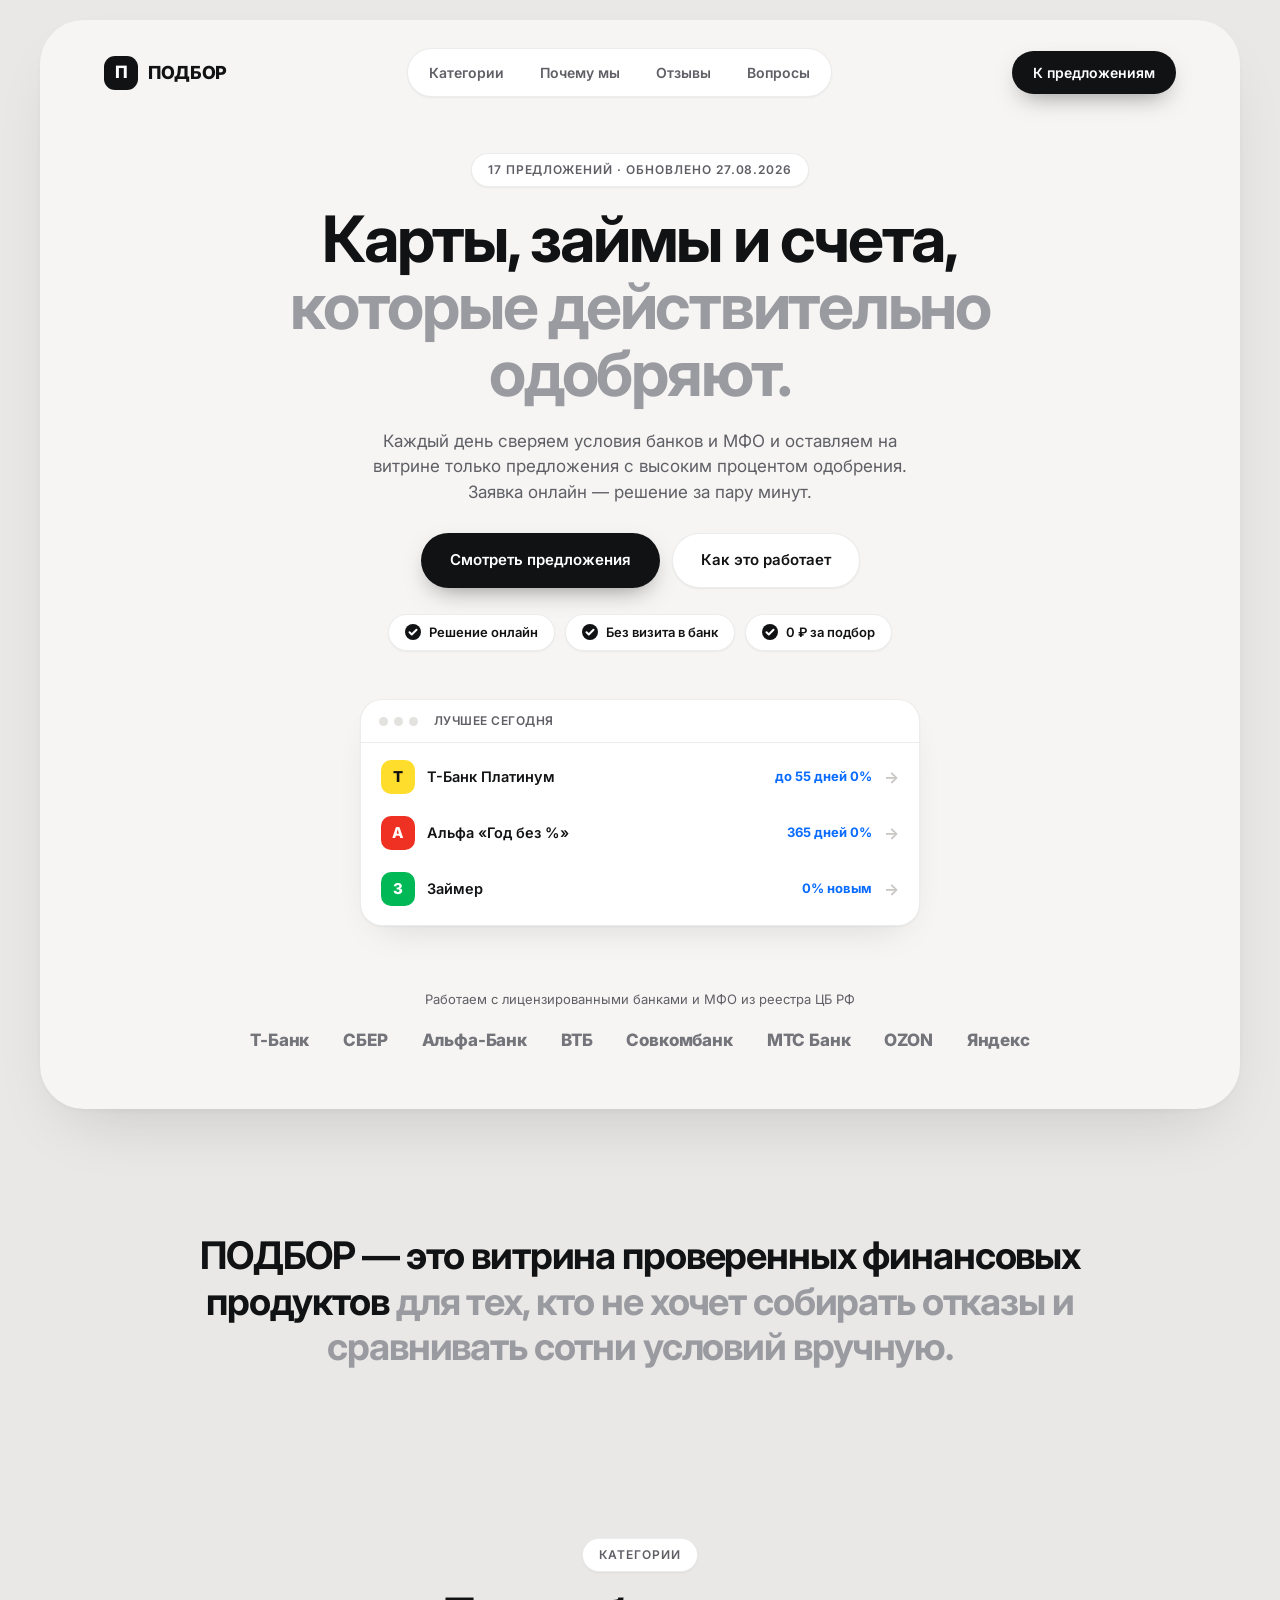
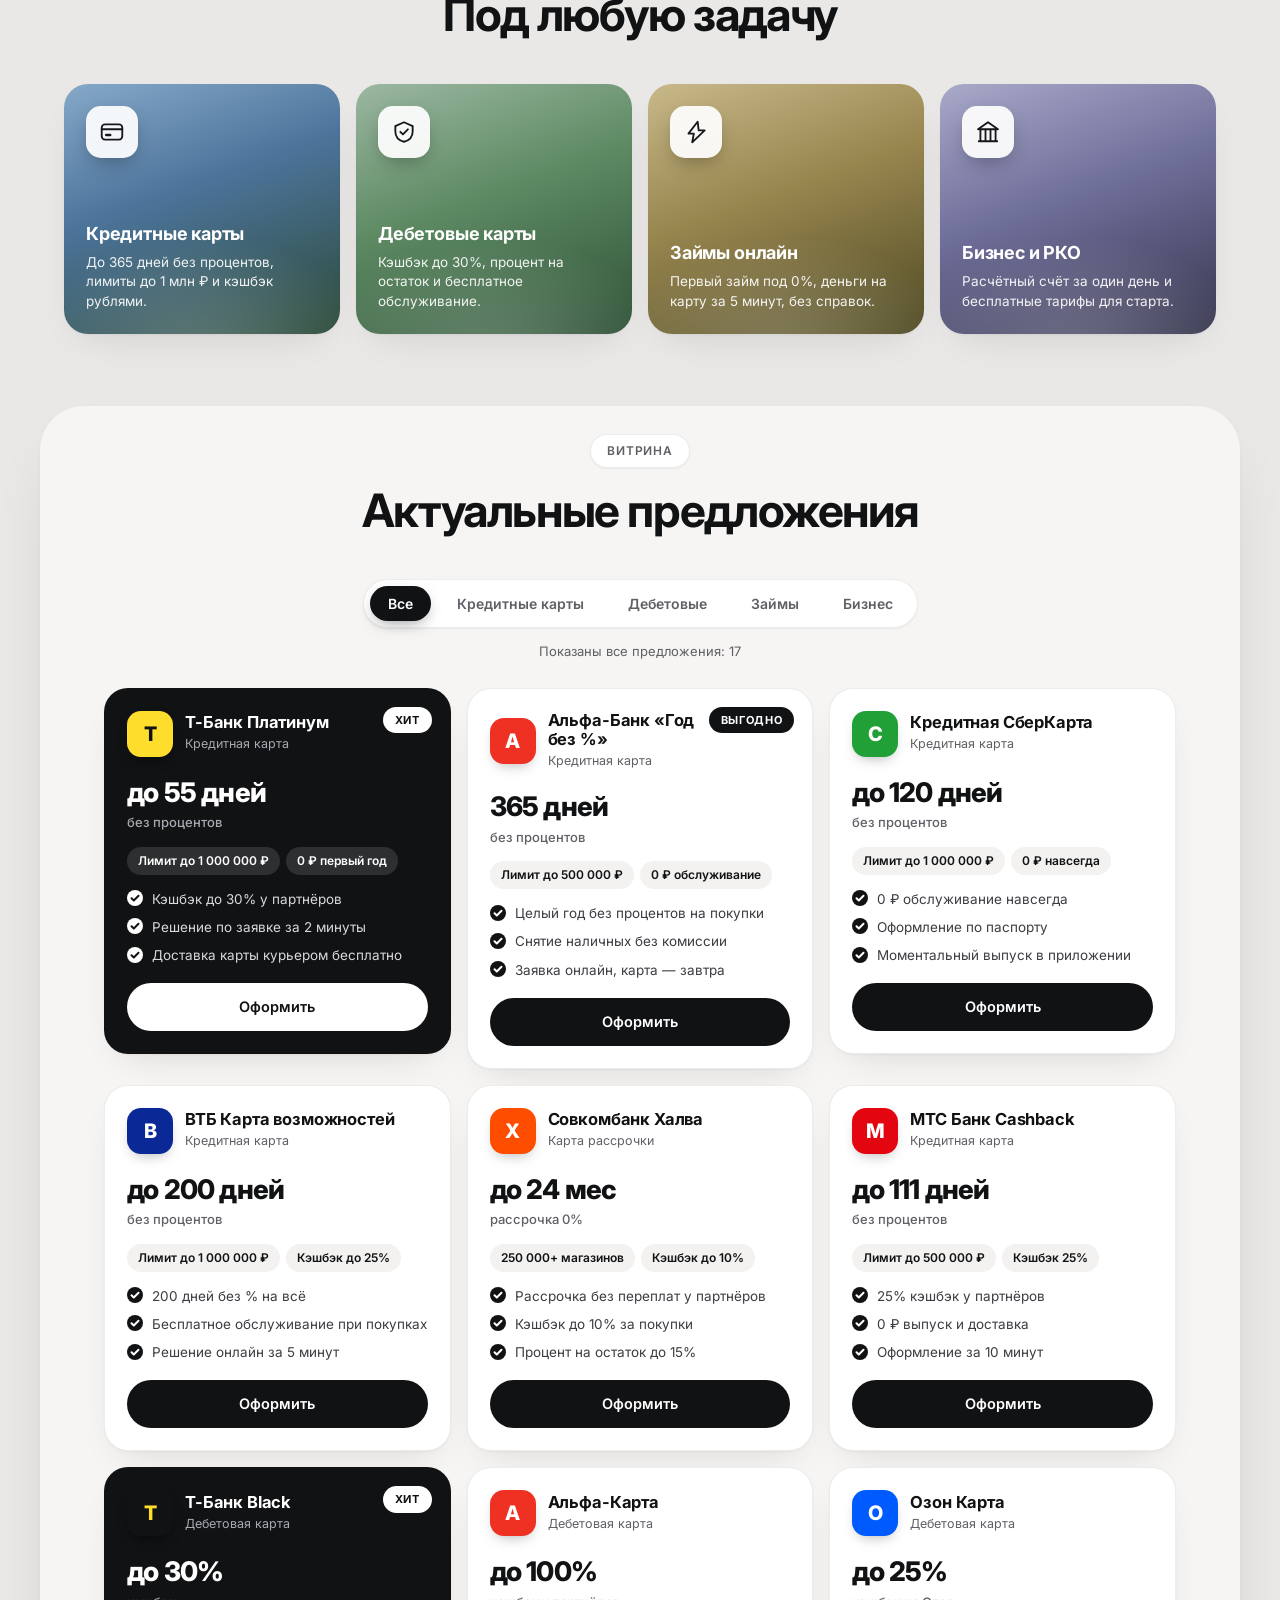
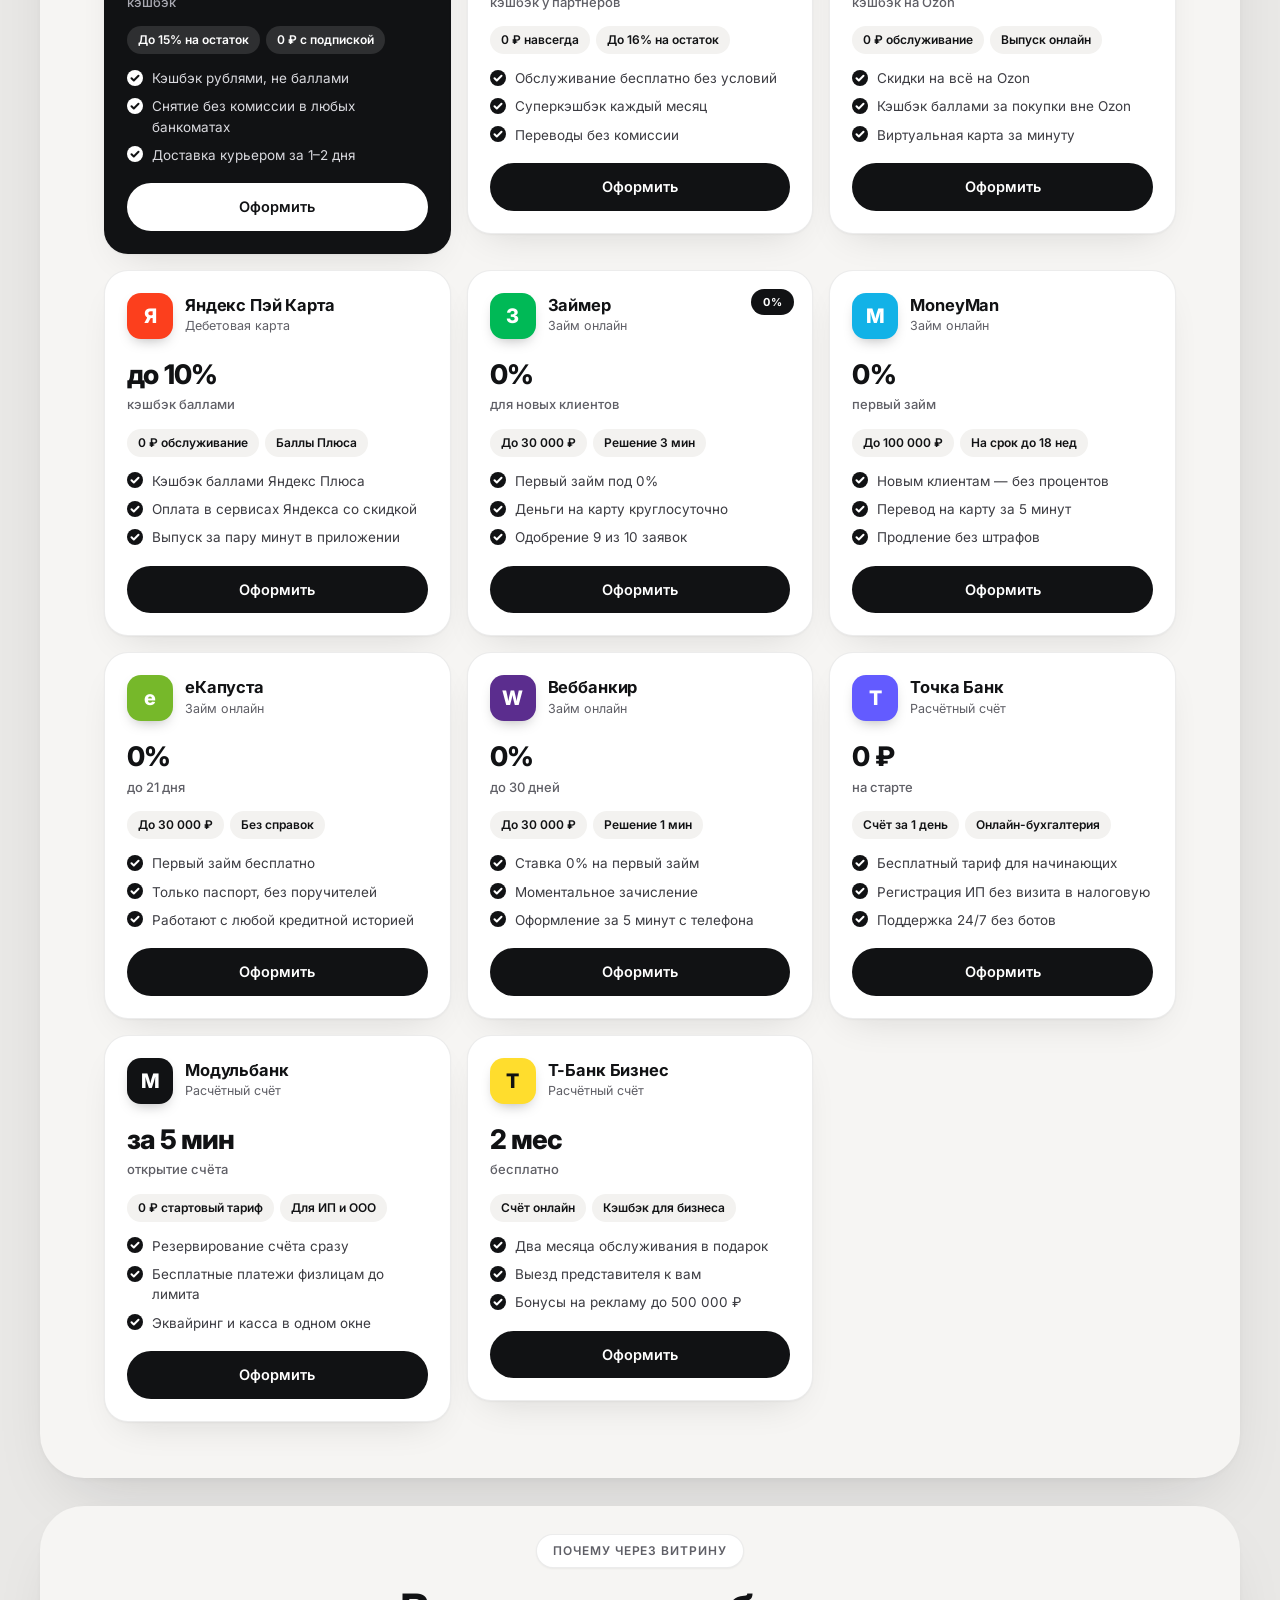
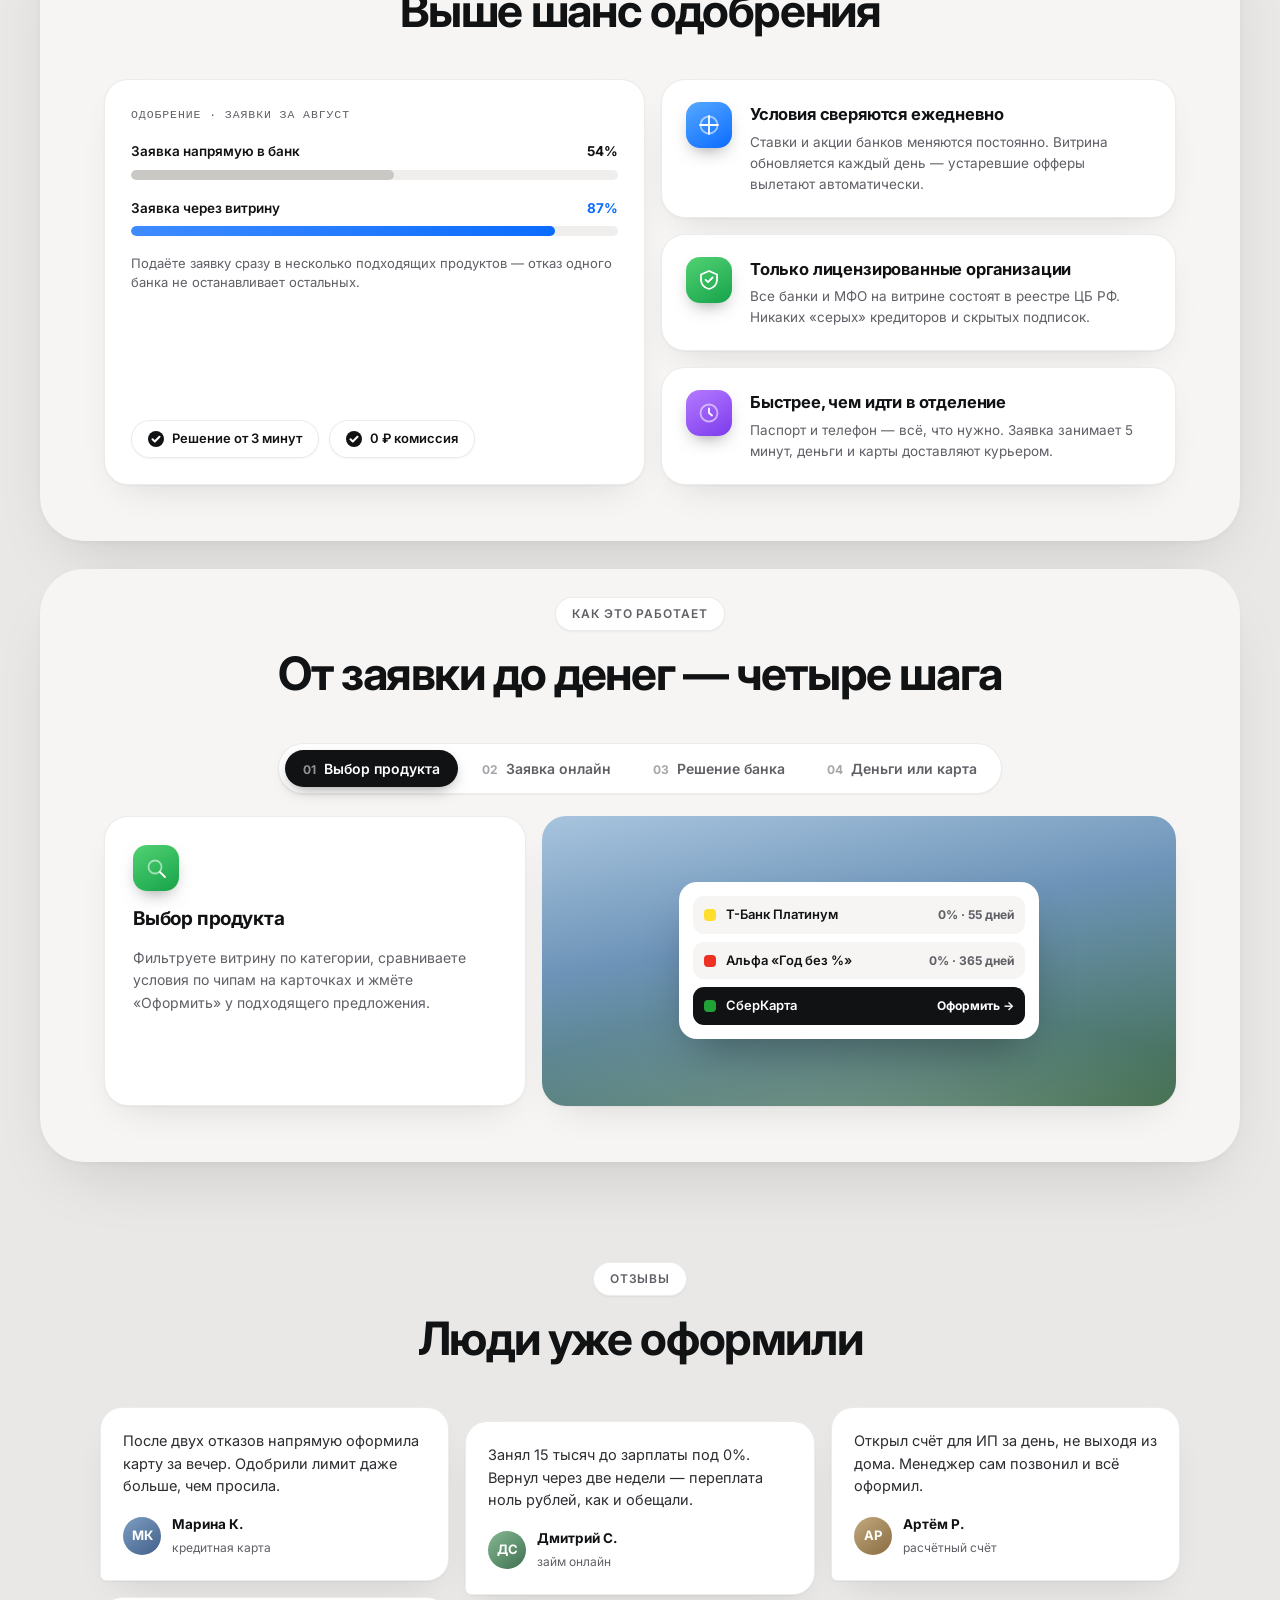
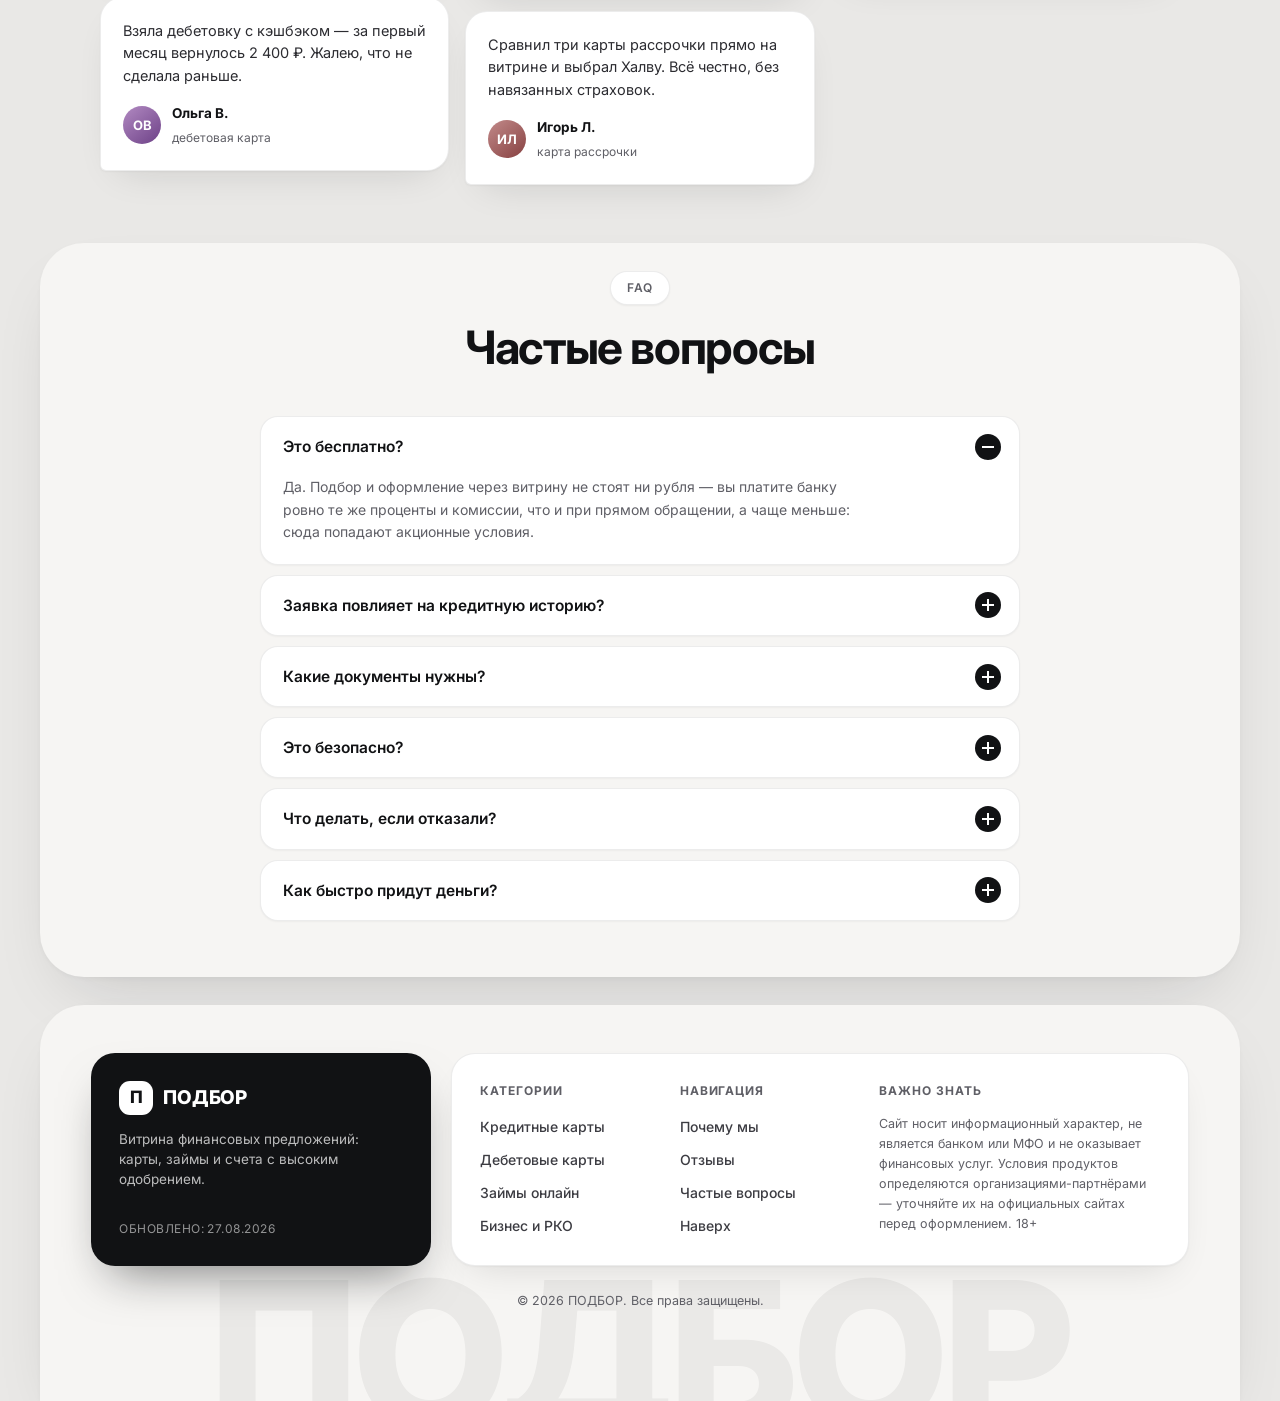
==== index.html @ dc64eb01 "ПОДБОР: витрина финансовых предложений + панель управления" ====
<!DOCTYPE html>
<html lang="ru">
<head>
  <meta charset="UTF-8">
  <meta name="viewport" content="width=device-width, initial-scale=1.0">
  <title>ПОДБОР — витрина финансовых предложений: карты, займы, счета</title>
  <meta name="description" content="Проверенные финансовые продукты с высоким одобрением: кредитные и дебетовые карты, займы онлайн, расчётные счета. Решение онлайн за пару минут.">
  <link rel="preconnect" href="https://fonts.googleapis.com">
  <link rel="preconnect" href="https://fonts.gstatic.com" crossorigin>
  <link href="https://fonts.googleapis.com/css2?family=Inter:wght@400;500;600;700;800&display=swap" rel="stylesheet">
  <link rel="stylesheet" href="css/style.css">
  <link rel="icon" href="data:image/svg+xml,<svg xmlns='http://www.w3.org/2000/svg' viewBox='0 0 100 100'><rect width='100' height='100' rx='24' fill='%23111214'/><text x='50' y='68' font-size='52' text-anchor='middle' fill='white' font-family='Arial' font-weight='bold'>П</text></svg>">
</head>
<body>
  <a class="skip-link" href="#catalog">Перейти к предложениям</a>

  <div class="shell">

    <!-- ═══════════ HERO CARD ═══════════ -->
    <section class="super-card hero-card" aria-label="Главный экран">
      <header class="topbar">
        <a class="brand" href="#top" id="top">
          <span class="brand-mark" aria-hidden="true">П</span>
          <span class="brand-name" data-brand>ПОДБОР</span>
        </a>
        <nav class="topnav" aria-label="Основная навигация">
          <a href="#cats">Категории</a>
          <a href="#why">Почему мы</a>
          <a href="#reviews">Отзывы</a>
          <a href="#faq">Вопросы</a>
        </nav>
        <a class="btn btn-dark btn-sm" href="#catalog">К предложениям</a>
      </header>

      <div class="hero">
        <p class="chip-label"><span data-brand-count>17</span> предложений · обновлено <span data-updated>сегодня</span></p>
        <h1 class="hero-title">
          Карты, займы и счета,<br>
          <span class="dim">которые действительно одобряют.</span>
        </h1>
        <p class="hero-sub">
          Каждый день сверяем условия банков и МФО и оставляем на витрине только
          предложения с высоким процентом одобрения. Заявка онлайн — решение за пару минут.
        </p>
        <div class="hero-cta">
          <a class="btn btn-dark" href="#catalog">Смотреть предложения</a>
          <a class="btn btn-light" href="#why">Как это работает</a>
        </div>
        <ul class="check-chips" aria-label="Преимущества">
          <li><svg class="i-check" viewBox="0 0 16 16" aria-hidden="true"><circle cx="8" cy="8" r="8"/><path class="tick" d="M4.5 8.2l2.3 2.3 4.7-4.8"/></svg>Решение онлайн</li>
          <li><svg class="i-check" viewBox="0 0 16 16" aria-hidden="true"><circle cx="8" cy="8" r="8"/><path class="tick" d="M4.5 8.2l2.3 2.3 4.7-4.8"/></svg>Без визита в банк</li>
          <li><svg class="i-check" viewBox="0 0 16 16" aria-hidden="true"><circle cx="8" cy="8" r="8"/><path class="tick" d="M4.5 8.2l2.3 2.3 4.7-4.8"/></svg>0 ₽ за подбор</li>
        </ul>

        <!-- мини-скрин "приложения" как в референсе -->
        <div class="hero-app" aria-hidden="true">
          <div class="hero-app-bar">
            <span class="ha-dot"></span><span class="ha-dot"></span><span class="ha-dot"></span>
            <span class="ha-title">Лучшее сегодня</span>
          </div>
          <div class="hero-app-rows">
            <div class="ha-row"><span class="ha-logo" style="--bg:#ffdd2d;--fg:#111">Т</span><span class="ha-name">Т-Банк Платинум</span><span class="ha-val">до 55 дней 0%</span><span class="ha-go">→</span></div>
            <div class="ha-row"><span class="ha-logo" style="--bg:#ef3124;--fg:#fff">А</span><span class="ha-name">Альфа «Год без %»</span><span class="ha-val">365 дней 0%</span><span class="ha-go">→</span></div>
            <div class="ha-row"><span class="ha-logo" style="--bg:#00b956;--fg:#fff">З</span><span class="ha-name">Займер</span><span class="ha-val">0% новым</span><span class="ha-go">→</span></div>
          </div>
        </div>
      </div>

      <div class="partners" aria-label="Банки-партнёры">
        <p class="partners-note">Работаем с лицензированными банками и МФО из реестра ЦБ РФ</p>
        <ul class="partners-row">
          <li>Т-Банк</li><li>СБЕР</li><li>Альфа-Банк</li><li>ВТБ</li>
          <li>Совкомбанк</li><li>МТС Банк</li><li>OZON</li><li>Яндекс</li>
        </ul>
      </div>
    </section>

    <!-- ═══════════ ABOUT STATEMENT ═══════════ -->
    <section class="statement" aria-label="О сервисе">
      <h2 class="statement-title">
        <span data-brand>ПОДБОР</span> — это витрина проверенных финансовых
        продуктов <span class="dim">для тех, кто не хочет собирать отказы
        и сравнивать сотни условий вручную.</span>
      </h2>
    </section>

    <!-- ═══════════ CATEGORIES ═══════════ -->
    <section class="section" id="cats" aria-labelledby="cats-title">
      <p class="chip-label">Категории</p>
      <h2 class="section-title" id="cats-title">Под любую задачу</h2>
      <ul class="cats-grid">
        <li>
          <a class="cat-card cat-credit" href="#catalog" data-goto-cat="credit">
            <span class="cat-icon" aria-hidden="true">
              <svg viewBox="0 0 24 24"><rect x="2.5" y="5" width="19" height="14" rx="3"/><path d="M2.5 9.5h19" class="stroke"/><rect x="5.5" y="13.5" width="6" height="2.4" rx="1.2" class="lite"/></svg>
            </span>
            <span class="cat-body">
              <span class="cat-name">Кредитные карты</span>
              <span class="cat-desc">До 365 дней без процентов, лимиты до 1 млн ₽ и кэшбэк рублями.</span>
            </span>
          </a>
        </li>
        <li>
          <a class="cat-card cat-debit" href="#catalog" data-goto-cat="debit">
            <span class="cat-icon" aria-hidden="true">
              <svg viewBox="0 0 24 24"><path d="M12 3l8 3.5v5c0 5-3.4 8.3-8 9.5-4.6-1.2-8-4.5-8-9.5v-5L12 3z"/><path class="tickw" d="M8.6 11.8l2.4 2.4 4.6-4.7"/></svg>
            </span>
            <span class="cat-body">
              <span class="cat-name">Дебетовые карты</span>
              <span class="cat-desc">Кэшбэк до 30%, процент на остаток и бесплатное обслуживание.</span>
            </span>
          </a>
        </li>
        <li>
          <a class="cat-card cat-mfo" href="#catalog" data-goto-cat="mfo">
            <span class="cat-icon" aria-hidden="true">
              <svg viewBox="0 0 24 24"><path d="M13.5 2.5L5 13.5h5l-1.5 8L20 10.5h-5.5l-1-8z"/></svg>
            </span>
            <span class="cat-body">
              <span class="cat-name">Займы онлайн</span>
              <span class="cat-desc">Первый займ под 0%, деньги на карту за 5 минут, без справок.</span>
            </span>
          </a>
        </li>
        <li>
          <a class="cat-card cat-rko" href="#catalog" data-goto-cat="rko">
            <span class="cat-icon" aria-hidden="true">
              <svg viewBox="0 0 24 24"><path d="M3.5 20.5h17M5 20.5V10m4.7 10.5V10m4.6 10.5V10M19 20.5V10M2.8 9.5L12 3l9.2 6.5H2.8z"/></svg>
            </span>
            <span class="cat-body">
              <span class="cat-name">Бизнес и РКО</span>
              <span class="cat-desc">Расчётный счёт за один день и бесплатные тарифы для старта.</span>
            </span>
          </a>
        </li>
      </ul>
    </section>

    <!-- ═══════════ CATALOG CARD ═══════════ -->
    <section class="super-card catalog-card" id="catalog" aria-labelledby="catalog-title">
      <p class="chip-label">Витрина</p>
      <h2 class="section-title" id="catalog-title">Актуальные предложения</h2>

      <div class="filters" role="group" aria-label="Фильтр по категориям">
        <button type="button" class="filter-btn" data-filter="all" aria-pressed="true">Все</button>
        <button type="button" class="filter-btn" data-filter="credit" aria-pressed="false">Кредитные карты</button>
        <button type="button" class="filter-btn" data-filter="debit" aria-pressed="false">Дебетовые</button>
        <button type="button" class="filter-btn" data-filter="mfo" aria-pressed="false">Займы</button>
        <button type="button" class="filter-btn" data-filter="rko" aria-pressed="false">Бизнес</button>
      </div>

      <p class="filter-status" role="status" aria-live="polite" data-count-line>Показаны все предложения</p>

      <ul class="offers-grid" data-offers>
        <!-- рендерится из data.js -->
      </ul>
      <noscript>
        <p class="noscript-note">Для отображения каталога включите JavaScript — либо напишите нам, пришлём подборку вручную.</p>
      </noscript>
    </section>

    <!-- ═══════════ WHY ═══════════ -->
    <section class="super-card why-card" id="why" aria-labelledby="why-title">
      <p class="chip-label">Почему через витрину</p>
      <h2 class="section-title" id="why-title">Выше шанс одобрения</h2>

      <div class="why-grid">
        <div class="why-stats glass-card">
          <p class="mono-label">Одобрение · заявки за август</p>
          <div class="bar-row">
            <div class="bar-head"><span>Заявка напрямую в банк</span><b>54%</b></div>
            <div class="bar-track"><div class="bar-fill bar-grey" style="--w:54%"></div></div>
          </div>
          <div class="bar-row">
            <div class="bar-head"><span>Заявка через витрину</span><b class="accent">87%</b></div>
            <div class="bar-track"><div class="bar-fill bar-accent" style="--w:87%"></div></div>
          </div>
          <p class="mono-label why-foot">Подаёте заявку сразу в несколько подходящих продуктов — отказ одного банка не останавливает остальных.</p>
          <ul class="check-chips check-chips-tight" aria-label="Факты">
            <li><svg class="i-check" viewBox="0 0 16 16" aria-hidden="true"><circle cx="8" cy="8" r="8"/><path class="tick" d="M4.5 8.2l2.3 2.3 4.7-4.8"/></svg>Решение от 3 минут</li>
            <li><svg class="i-check" viewBox="0 0 16 16" aria-hidden="true"><circle cx="8" cy="8" r="8"/><path class="tick" d="M4.5 8.2l2.3 2.3 4.7-4.8"/></svg>0 ₽ комиссия</li>
          </ul>
        </div>

        <div class="why-points">
          <div class="why-point glass-card">
            <span class="app-icon ai-blue" aria-hidden="true">
              <svg viewBox="0 0 24 24"><path d="M12 3v18M3 12h18" class="rot45"/><circle cx="12" cy="12" r="8.5" class="ring"/></svg>
            </span>
            <div>
              <h3>Условия сверяются ежедневно</h3>
              <p>Ставки и акции банков меняются постоянно. Витрина обновляется каждый день — устаревшие офферы вылетают автоматически.</p>
            </div>
          </div>
          <div class="why-point glass-card">
            <span class="app-icon ai-green" aria-hidden="true">
              <svg viewBox="0 0 24 24"><path d="M12 3l8 3.5v5c0 5-3.4 8.3-8 9.5-4.6-1.2-8-4.5-8-9.5v-5L12 3z"/><path class="tickw" d="M8.6 11.8l2.4 2.4 4.6-4.7"/></svg>
            </span>
            <div>
              <h3>Только лицензированные организации</h3>
              <p>Все банки и МФО на витрине состоят в реестре ЦБ РФ. Никаких «серых» кредиторов и скрытых подписок.</p>
            </div>
          </div>
          <div class="why-point glass-card">
            <span class="app-icon ai-violet" aria-hidden="true">
              <svg viewBox="0 0 24 24"><circle cx="12" cy="12" r="8.5" class="ring"/><path d="M12 7.5V12l3 2.5"/></svg>
            </span>
            <div>
              <h3>Быстрее, чем идти в отделение</h3>
              <p>Паспорт и телефон — всё, что нужно. Заявка занимает 5 минут, деньги и карты доставляют курьером.</p>
            </div>
          </div>
        </div>
      </div>
    </section>

    <!-- ═══════════ STEPS (табы как в референсе) ═══════════ -->
    <section class="super-card steps-card" id="steps" aria-labelledby="steps-title">
      <p class="chip-label">Как это работает</p>
      <h2 class="section-title" id="steps-title">От заявки до денег — четыре шага</h2>

      <div class="steps-tabs" role="tablist" aria-label="Шаги оформления">
        <button class="steps-tab" role="tab" id="step-tab-1" aria-controls="step-panel-1" aria-selected="true"><span class="step-num" aria-hidden="true">01</span>Выбор продукта</button>
        <button class="steps-tab" role="tab" id="step-tab-2" aria-controls="step-panel-2" aria-selected="false" tabindex="-1"><span class="step-num" aria-hidden="true">02</span>Заявка онлайн</button>
        <button class="steps-tab" role="tab" id="step-tab-3" aria-controls="step-panel-3" aria-selected="false" tabindex="-1"><span class="step-num" aria-hidden="true">03</span>Решение банка</button>
        <button class="steps-tab" role="tab" id="step-tab-4" aria-controls="step-panel-4" aria-selected="false" tabindex="-1"><span class="step-num" aria-hidden="true">04</span>Деньги или карта</button>
      </div>

      <div class="steps-panel" role="tabpanel" id="step-panel-1" aria-labelledby="step-tab-1">
        <div class="step-info glass-card">
          <span class="app-icon ai-green" aria-hidden="true">
            <svg viewBox="0 0 24 24"><circle cx="11" cy="11" r="6.5" class="ring"/><path d="M15.8 15.8L21 21"/></svg>
          </span>
          <h3>Выбор продукта</h3>
          <p>Фильтруете витрину по категории, сравниваете условия по чипам на карточках и жмёте «Оформить» у подходящего предложения.</p>
        </div>
        <div class="step-visual sv-1" aria-hidden="true">
          <div class="step-mini">
            <div class="sm-row"><span class="sm-dot" style="background:#ffdd2d"></span><span>Т-Банк Платинум</span><b>0% · 55 дней</b></div>
            <div class="sm-row"><span class="sm-dot" style="background:#ef3124"></span><span>Альфа «Год без %»</span><b>0% · 365 дней</b></div>
            <div class="sm-row sm-row-active"><span class="sm-dot" style="background:#21a038"></span><span>СберКарта</span><b>Оформить →</b></div>
          </div>
        </div>
      </div>

      <div class="steps-panel" role="tabpanel" id="step-panel-2" aria-labelledby="step-tab-2" hidden>
        <div class="step-info glass-card">
          <span class="app-icon ai-blue" aria-hidden="true">
            <svg viewBox="0 0 24 24"><rect x="4" y="3" width="16" height="18" rx="3"/><path d="M8 8h8M8 12h8M8 16h5"/></svg>
          </span>
          <h3>Заявка онлайн</h3>
          <p>Заполняете короткую анкету на официальном сайте банка. Понадобятся только паспорт и телефон — это занимает около пяти минут.</p>
        </div>
        <div class="step-visual sv-2" aria-hidden="true">
          <div class="step-mini">
            <div class="sm-field"><span>ФИО</span><i></i></div>
            <div class="sm-field"><span>Паспорт</span><i style="width:60%"></i></div>
            <div class="sm-field"><span>Телефон</span><i style="width:45%"></i></div>
            <div class="sm-btn">Отправить</div>
          </div>
        </div>
      </div>

      <div class="steps-panel" role="tabpanel" id="step-panel-3" aria-labelledby="step-tab-3" hidden>
        <div class="step-info glass-card">
          <span class="app-icon ai-violet" aria-hidden="true">
            <svg viewBox="0 0 24 24"><circle cx="12" cy="12" r="8.5" class="ring"/><path d="M12 7.5V12l3 2.5"/></svg>
          </span>
          <h3>Решение банка</h3>
          <p>Ответ приходит от 3 минут в СМС. Если отказали — возвращаетесь на витрину и подаёте заявку в соседний продукт: у каждого банка свои критерии.</p>
        </div>
        <div class="step-visual sv-3" aria-hidden="true">
          <div class="step-mini step-mini-center">
            <span class="sm-check">✓</span>
            <b>Одобрено</b>
            <span class="sm-sub">лимит 120 000 ₽</span>
          </div>
        </div>
      </div>

      <div class="steps-panel" role="tabpanel" id="step-panel-4" aria-labelledby="step-tab-4" hidden>
        <div class="step-info glass-card">
          <span class="app-icon ai-green" aria-hidden="true">
            <svg viewBox="0 0 24 24"><path d="M3 12h13M12 5l7 7-7 7"/></svg>
          </span>
          <h3>Деньги или карта</h3>
          <p>Займ зачисляется на карту сразу после одобрения, круглосуточно. Пластиковую карту бесплатно привозит курьер за 1–3 дня, виртуальная доступна мгновенно.</p>
        </div>
        <div class="step-visual sv-4" aria-hidden="true">
          <div class="step-mini step-mini-center">
            <span class="sm-check">₽</span>
            <b>+ 30 000 ₽</b>
            <span class="sm-sub">зачислено на карту</span>
          </div>
        </div>
      </div>
    </section>

    <!-- ═══════════ REVIEWS ═══════════ -->
    <section class="section reviews" id="reviews" aria-labelledby="reviews-title">
      <p class="chip-label">Отзывы</p>
      <h2 class="section-title" id="reviews-title">Люди уже оформили</h2>
      <ul class="bubbles">
        <li class="bubble">
          <blockquote>После двух отказов напрямую оформила карту за вечер. Одобрили лимит даже больше, чем просила.</blockquote>
          <footer><span class="ava ava-1" aria-hidden="true">МК</span><div><b>Марина К.</b><span>кредитная карта</span></div></footer>
        </li>
        <li class="bubble">
          <blockquote>Занял 15 тысяч до зарплаты под 0%. Вернул через две недели — переплата ноль рублей, как и обещали.</blockquote>
          <footer><span class="ava ava-2" aria-hidden="true">ДС</span><div><b>Дмитрий С.</b><span>займ онлайн</span></div></footer>
        </li>
        <li class="bubble">
          <blockquote>Открыл счёт для ИП за день, не выходя из дома. Менеджер сам позвонил и всё оформил.</blockquote>
          <footer><span class="ava ava-3" aria-hidden="true">АР</span><div><b>Артём Р.</b><span>расчётный счёт</span></div></footer>
        </li>
        <li class="bubble">
          <blockquote>Взяла дебетовку с кэшбэком — за первый месяц вернулось 2 400 ₽. Жалею, что не сделала раньше.</blockquote>
          <footer><span class="ava ava-4" aria-hidden="true">ОВ</span><div><b>Ольга В.</b><span>дебетовая карта</span></div></footer>
        </li>
        <li class="bubble">
          <blockquote>Сравнил три карты рассрочки прямо на витрине и выбрал Халву. Всё честно, без навязанных страховок.</blockquote>
          <footer><span class="ava ava-5" aria-hidden="true">ИЛ</span><div><b>Игорь Л.</b><span>карта рассрочки</span></div></footer>
        </li>
      </ul>
    </section>

    <!-- ═══════════ FAQ ═══════════ -->
    <section class="super-card faq-card" id="faq" aria-labelledby="faq-title">
      <p class="chip-label">FAQ</p>
      <h2 class="section-title" id="faq-title">Частые вопросы</h2>
      <div class="faq-list">
        <details open>
          <summary>Это бесплатно?</summary>
          <p>Да. Подбор и оформление через витрину не стоят ни рубля — вы платите банку ровно те же проценты и комиссии, что и при прямом обращении, а чаще меньше: сюда попадают акционные условия.</p>
        </details>
        <details>
          <summary>Заявка повлияет на кредитную историю?</summary>
          <p>Просмотр предложений — нет. Запрос в бюро кредитных историй банк делает только после того, как вы отправите анкету на конкретный продукт и подтвердите согласие.</p>
        </details>
        <details>
          <summary>Какие документы нужны?</summary>
          <p>Для большинства продуктов достаточно паспорта РФ и номера телефона. Для крупных лимитов банк может попросить СНИЛС или справку о доходах — это будет видно в анкете.</p>
        </details>
        <details>
          <summary>Это безопасно?</summary>
          <p>Витрина не собирает и не хранит ваши документы: по кнопке «Оформить» вы переходите на официальный сайт банка или МФО и заполняете заявку там, в их защищённом контуре.</p>
        </details>
        <details>
          <summary>Что делать, если отказали?</summary>
          <p>Подать заявку в соседний продукт из той же категории — у каждого банка свои критерии, и отказ одного ничего не говорит про остальных. Именно так работает высокий процент одобрения витрины.</p>
        </details>
        <details>
          <summary>Как быстро придут деньги?</summary>
          <p>Займы зачисляются на карту в среднем за 5–15 минут после одобрения, круглосуточно. Кредитные карты доставляет курьер за 1–3 дня, виртуальные выпускаются мгновенно.</p>
        </details>
      </div>
    </section>

    <!-- ═══════════ FOOTER ═══════════ -->
    <footer class="footer" aria-label="Подвал сайта">
      <div class="footer-grid">
        <div class="footer-brandcard">
          <p class="footer-logo"><span class="brand-mark brand-mark-inv" aria-hidden="true">П</span> <span data-brand>ПОДБОР</span></p>
          <p class="footer-tag">Витрина финансовых предложений: карты, займы и счета с высоким одобрением.</p>
          <p class="footer-note">Обновлено: <span data-updated>сегодня</span></p>
        </div>
        <nav class="footer-cols" aria-label="Карта сайта">
          <div>
            <h3>Категории</h3>
            <ul>
              <li><a href="#catalog" data-goto-cat="credit">Кредитные карты</a></li>
              <li><a href="#catalog" data-goto-cat="debit">Дебетовые карты</a></li>
              <li><a href="#catalog" data-goto-cat="mfo">Займы онлайн</a></li>
              <li><a href="#catalog" data-goto-cat="rko">Бизнес и РКО</a></li>
            </ul>
          </div>
          <div>
            <h3>Навигация</h3>
            <ul>
              <li><a href="#why">Почему мы</a></li>
              <li><a href="#reviews">Отзывы</a></li>
              <li><a href="#faq">Частые вопросы</a></li>
              <li><a href="#top">Наверх</a></li>
            </ul>
          </div>
          <div class="footer-legal">
            <h3>Важно знать</h3>
            <p>Сайт носит информационный характер, не является банком или МФО и не оказывает финансовых услуг. Условия продуктов определяются организациями-партнёрами — уточняйте их на официальных сайтах перед оформлением. 18+</p>
          </div>
        </nav>
      </div>
      <p class="footer-copy">© 2026 <span data-brand>ПОДБОР</span>. Все права защищены.</p>
      <p class="footer-watermark" aria-hidden="true" data-brand>ПОДБОР</p>
    </footer>

  </div>

  <script src="data.js"></script>
  <script src="js/main.js"></script>
</body>
</html>
---- css/style.css ----
/* ═══════════════════════════════════════════════════════════
   ПОДБОР — светлый Apple-стиль (по референсу клиента)
   ═══════════════════════════════════════════════════════════ */

:root {
  --bg: #e9e8e6;            /* тёплый серый холст */
  --card: #f6f5f3;          /* большая секция-карточка */
  --white: #ffffff;
  --ink: #111214;
  --ink-2: #5f5f66;         /* вторичный текст, ≥4.5:1 на white/card */
  --hair: rgba(17, 18, 20, 0.08);
  --accent: #0a6cff;
  --r-super: 44px;
  --r-card: 24px;
  --r-pill: 999px;
  --shadow-super: 0 2px 4px rgba(17,18,20,.03), 0 30px 70px -30px rgba(17,18,20,.18);
  --shadow-card: 0 1px 2px rgba(17,18,20,.04), 0 16px 40px -20px rgba(17,18,20,.16);
  --font: "Inter", -apple-system, BlinkMacSystemFont, "SF Pro Display", "Segoe UI", sans-serif;
}

* { margin: 0; padding: 0; box-sizing: border-box; }

html { scroll-behavior: smooth; }

body {
  font-family: var(--font);
  background: var(--bg);
  color: var(--ink);
  line-height: 1.5;
  font-size: 16px;
  -webkit-font-smoothing: antialiased;
}

img { max-width: 100%; display: block; }
ul { list-style: none; }
a { color: inherit; text-decoration: none; }

/* ── доступность ── */
.skip-link {
  position: absolute; left: 16px; top: -60px; z-index: 100;
  background: var(--ink); color: #fff; padding: 12px 20px;
  border-radius: var(--r-pill); font-weight: 600; transition: top .2s;
}
.skip-link:focus { top: 16px; }

:focus-visible {
  outline: 2px solid var(--ink);
  outline-offset: 3px;
  border-radius: 6px;
}
.btn:focus-visible, .filter-btn:focus-visible { outline-offset: 2px; }

.visually-hidden {
  position: absolute; width: 1px; height: 1px; overflow: hidden;
  clip: rect(0 0 0 0); white-space: nowrap;
}

/* ═══════════ каркас ═══════════ */
.shell {
  max-width: 1240px;
  margin: 0 auto;
  padding: 20px 20px 0;
}

.super-card {
  background: var(--card);
  border-radius: var(--r-super);
  box-shadow: var(--shadow-super);
  padding: 28px clamp(20px, 5vw, 64px) clamp(36px, 5vw, 56px);
  margin-bottom: 28px;
  position: relative;
}

.section { padding: clamp(40px, 7vw, 72px) clamp(4px, 2vw, 24px); }

/* ── ярлык-чип над заголовком ── */
.chip-label {
  display: table;
  margin: 0 auto 18px;
  background: var(--white);
  border: 1px solid var(--hair);
  box-shadow: 0 1px 2px rgba(17,18,20,.05);
  border-radius: var(--r-pill);
  padding: 7px 16px;
  font-size: 12px;
  font-weight: 600;
  letter-spacing: .08em;
  text-transform: uppercase;
  color: var(--ink-2);
}

.section-title {
  text-align: center;
  font-size: clamp(30px, 4.6vw, 46px);
  font-weight: 700;
  letter-spacing: -0.03em;
  line-height: 1.08;
  margin-bottom: clamp(28px, 4vw, 44px);
}

.dim { color: #9a9aa1; }

/* ═══════════ шапка ═══════════ */
.topbar {
  display: flex;
  align-items: center;
  justify-content: space-between;
  gap: 16px;
  padding-bottom: clamp(32px, 5vw, 56px);
}

.brand { display: inline-flex; align-items: center; gap: 10px; font-weight: 800; letter-spacing: -0.02em; font-size: 18px; }
.brand-mark {
  width: 34px; height: 34px; border-radius: 11px;
  background: var(--ink); color: #fff;
  display: inline-flex; align-items: center; justify-content: center;
  font-size: 17px; font-weight: 800;
}
.brand-mark-inv { background: #fff; color: var(--ink); }

.topnav {
  display: flex; gap: 4px;
  background: var(--white);
  border: 1px solid var(--hair);
  border-radius: var(--r-pill);
  padding: 5px;
  box-shadow: 0 1px 2px rgba(17,18,20,.05);
}
.topnav a {
  padding: 8px 16px; border-radius: var(--r-pill);
  font-size: 14px; font-weight: 600; color: var(--ink-2);
  transition: background .15s, color .15s;
}
.topnav a:hover { background: #f0efed; color: var(--ink); }

/* ═══════════ кнопки ═══════════ */
.btn {
  display: inline-flex; align-items: center; justify-content: center;
  border-radius: var(--r-pill);
  padding: 15px 28px;
  font-size: 15px; font-weight: 600;
  border: 1px solid transparent;
  cursor: pointer;
  transition: transform .15s, box-shadow .15s, background .15s;
}
.btn:hover { transform: translateY(-1px); }
.btn:active { transform: translateY(0); }
.btn-sm { padding: 10px 20px; font-size: 14px; }
.btn-dark {
  background: var(--ink); color: #fff;
  box-shadow: 0 10px 24px -10px rgba(17,18,20,.5);
}
.btn-dark:hover { background: #24252a; }
.btn-light {
  background: var(--white); color: var(--ink);
  border-color: var(--hair);
  box-shadow: 0 1px 2px rgba(17,18,20,.06);
}
.btn-light:hover { background: #fbfaf9; }

/* ═══════════ hero ═══════════ */
.hero { text-align: center; max-width: 780px; margin: 0 auto; }

.hero-title {
  font-size: clamp(36px, 6vw, 64px);
  font-weight: 700;
  letter-spacing: -0.035em;
  line-height: 1.05;
  margin-bottom: 22px;
}

.hero-sub {
  color: var(--ink-2);
  font-size: clamp(15px, 1.6vw, 17px);
  max-width: 560px;
  margin: 0 auto 28px;
}

.hero-cta { display: flex; gap: 12px; justify-content: center; flex-wrap: wrap; margin-bottom: 26px; }

.check-chips {
  display: flex; flex-wrap: wrap; gap: 10px; justify-content: center;
}
.check-chips li {
  display: inline-flex; align-items: center; gap: 8px;
  background: var(--white);
  border: 1px solid var(--hair);
  box-shadow: 0 1px 2px rgba(17,18,20,.05);
  border-radius: var(--r-pill);
  padding: 8px 16px;
  font-size: 13px; font-weight: 600;
}
.i-check { width: 16px; height: 16px; flex: none; }
.i-check circle { fill: var(--ink); }
.i-check .tick { fill: none; stroke: #fff; stroke-width: 2; stroke-linecap: round; stroke-linejoin: round; }

/* мини-скрин приложения */
.hero-app {
  max-width: 560px;
  margin: clamp(32px, 5vw, 48px) auto 0;
  background: var(--white);
  border: 1px solid var(--hair);
  border-radius: 22px;
  box-shadow: var(--shadow-card);
  overflow: hidden;
  text-align: left;
}
.hero-app-bar {
  display: flex; align-items: center; gap: 6px;
  padding: 12px 18px;
  border-bottom: 1px solid var(--hair);
}
.ha-dot { width: 9px; height: 9px; border-radius: 50%; background: #e3e2df; }
.ha-title { margin-left: 10px; font-size: 12px; font-weight: 600; color: var(--ink-2); letter-spacing: .04em; text-transform: uppercase; }
.hero-app-rows { padding: 6px 8px 8px; }
.ha-row {
  display: flex; align-items: center; gap: 12px;
  padding: 11px 12px;
  border-radius: 14px;
  transition: background .15s;
}
.ha-row:hover { background: #f6f5f3; }
.ha-logo {
  width: 34px; height: 34px; flex: none;
  border-radius: 10px;
  background: var(--bg, #eee);
  background: var(--bg); color: var(--fg, #111);
  background: var(--bg);
  display: inline-flex; align-items: center; justify-content: center;
  font-weight: 800; font-size: 15px;
}
.ha-row .ha-logo { background: var(--bg); color: var(--fg); }
.ha-name { font-weight: 600; font-size: 14.5px; flex: 1; }
.ha-val { font-size: 13px; font-weight: 700; color: var(--accent); white-space: nowrap; }
.ha-go { color: #c9c8c5; font-weight: 700; }

/* ── партнёры ── */
.partners { margin-top: clamp(40px, 6vw, 64px); text-align: center; }
.partners-note { font-size: 13px; color: var(--ink-2); margin-bottom: 18px; }
.partners-row {
  display: flex; flex-wrap: wrap; justify-content: center;
  gap: 14px 34px;
}
.partners-row li {
  font-weight: 800; font-size: 17px; letter-spacing: -0.01em;
  color: #74747b;
}

/* ═══════════ statement ═══════════ */
.statement { padding: clamp(48px, 8vw, 96px) clamp(8px, 4vw, 60px); }
.statement-title {
  text-align: center;
  font-size: clamp(24px, 3.6vw, 38px);
  font-weight: 700;
  letter-spacing: -0.03em;
  line-height: 1.2;
  max-width: 900px;
  margin: 0 auto;
}

/* ═══════════ категории ═══════════ */
.cats-grid {
  display: grid;
  grid-template-columns: repeat(4, 1fr);
  gap: 16px;
}
.cat-card {
  display: flex; flex-direction: column; justify-content: space-between;
  gap: 48px;
  min-height: 250px;
  border-radius: var(--r-card);
  padding: 22px;
  color: #fff;
  box-shadow: var(--shadow-card);
  transition: transform .2s, box-shadow .2s;
  position: relative; overflow: hidden;
}
.cat-card:hover, .cat-card:focus-visible { transform: translateY(-4px); box-shadow: 0 2px 4px rgba(17,18,20,.06), 0 28px 56px -24px rgba(17,18,20,.35); }
.cat-card::after {
  content: ""; position: absolute; inset: 0;
  background: radial-gradient(120% 90% at 50% 110%, rgba(255,255,255,.22), transparent 55%);
  pointer-events: none;
}
.cat-credit { background: linear-gradient(160deg, #86a9c9 0%, #4c749b 42%, #2c4a37 100%); }
.cat-debit  { background: linear-gradient(160deg, #9cb8a2 0%, #5d8a63 45%, #2f5237 100%); }
.cat-mfo    { background: linear-gradient(160deg, #c9b98a 0%, #97854e 45%, #4f4a24 100%); }
.cat-rko    { background: linear-gradient(160deg, #a9a9c9 0%, #6f6f9b 45%, #37374f 100%); }

.cat-icon {
  width: 52px; height: 52px;
  border-radius: 15px;
  background: rgba(255,255,255,.92);
  box-shadow: 0 8px 20px -6px rgba(0,0,0,.35);
  display: inline-flex; align-items: center; justify-content: center;
}
.cat-icon svg { width: 26px; height: 26px; fill: none; stroke: #16171a; stroke-width: 1.7; stroke-linecap: round; stroke-linejoin: round; }
.cat-icon svg .lite { fill: #16171a; stroke: none; }
.cat-icon svg .tickw { stroke: #16171a; }

.cat-name { display: block; font-size: 18px; font-weight: 700; letter-spacing: -0.01em; margin-bottom: 6px; }
.cat-desc { display: block; font-size: 13.5px; line-height: 1.45; color: rgba(255,255,255,.92); }

/* ═══════════ каталог ═══════════ */
.filters {
  display: flex; flex-wrap: wrap; gap: 8px; justify-content: center;
  background: var(--white);
  border: 1px solid var(--hair);
  border-radius: var(--r-pill);
  padding: 6px;
  width: fit-content;
  margin: 0 auto 14px;
  box-shadow: 0 1px 2px rgba(17,18,20,.05);
}
.filter-btn {
  border: none; background: transparent;
  font-family: inherit; font-size: 14px; font-weight: 600;
  color: var(--ink-2);
  padding: 9px 18px;
  border-radius: var(--r-pill);
  cursor: pointer;
  transition: background .15s, color .15s;
}
.filter-btn:hover { color: var(--ink); }
.filter-btn[aria-pressed="true"] {
  background: var(--ink); color: #fff;
  box-shadow: 0 6px 16px -6px rgba(17,18,20,.5);
}

.filter-status {
  text-align: center;
  font-size: 13px; color: var(--ink-2);
  margin-bottom: 26px;
}

.offers-grid {
  display: grid;
  grid-template-columns: repeat(3, 1fr);
  gap: 16px;
}

.offer-card {
  background: var(--white);
  border: 1px solid var(--hair);
  border-radius: var(--r-card);
  box-shadow: var(--shadow-card);
  padding: 22px;
  display: flex; flex-direction: column;
  position: relative;
  transition: transform .2s, box-shadow .2s;
}
.offer-card:hover {
  transform: translateY(-4px);
  box-shadow: 0 2px 4px rgba(17,18,20,.05), 0 28px 56px -24px rgba(17,18,20,.28);
}
.offer-card:focus-within { transform: translateY(-4px); }

.offer-badge {
  position: absolute; top: 18px; right: 18px;
  background: var(--ink); color: #fff;
  font-size: 11px; font-weight: 700; letter-spacing: .06em; text-transform: uppercase;
  border-radius: var(--r-pill);
  padding: 5px 12px;
}

.offer-head { display: flex; align-items: center; gap: 12px; margin-bottom: 16px; }
.offer-badge ~ .offer-head { padding-right: 76px; }
.offer-logo {
  width: 46px; height: 46px; flex: none;
  border-radius: 14px;
  display: inline-flex; align-items: center; justify-content: center;
  font-weight: 800; font-size: 20px;
  box-shadow: 0 6px 14px -6px rgba(17,18,20,.35);
  overflow: hidden;
}
.offer-logo img { width: 100%; height: 100%; object-fit: cover; }
.offer-name { font-size: 16.5px; font-weight: 700; letter-spacing: -0.01em; line-height: 1.2; }
.offer-tagline { font-size: 12.5px; color: var(--ink-2); margin-top: 2px; }

.offer-big { margin-bottom: 14px; }
.offer-big b {
  font-size: 27px; font-weight: 800; letter-spacing: -0.03em;
  white-space: nowrap;
}
.offer-big span { display: block; font-size: 13px; color: var(--ink-2); font-weight: 500; }

.offer-chips { display: flex; flex-wrap: wrap; gap: 6px; margin-bottom: 14px; }
.offer-chips li {
  background: #f3f2f0;
  border-radius: var(--r-pill);
  padding: 5px 11px;
  font-size: 12px; font-weight: 600;
  white-space: nowrap;
}

.offer-features { flex: 1; margin-bottom: 18px; display: grid; gap: 8px; }
.offer-features li {
  display: flex; gap: 9px; align-items: flex-start;
  font-size: 13.5px; color: #3c3c42;
}
.offer-features .i-check { margin-top: 1.5px; }

.offer-cta {
  display: flex; align-items: center; justify-content: center;
  background: var(--ink); color: #fff;
  border-radius: var(--r-pill);
  padding: 13px 20px;
  font-size: 14.5px; font-weight: 600;
  transition: background .15s;
}
.offer-cta:hover { background: #24252a; }

.offers-empty {
  grid-column: 1 / -1;
  text-align: center;
  color: var(--ink-2);
  padding: 40px 0;
}
.noscript-note { text-align: center; color: var(--ink-2); padding: 24px 0; }

/* ── тёмная карточка-«хит» (как Most Popular в референсе) ── */
.offer-card-dark { background: var(--ink); border-color: transparent; color: #fff; }
.offer-card-dark .offer-tagline,
.offer-card-dark .offer-big span { color: #a9a9b2; }
.offer-card-dark .offer-chips li { background: rgba(255,255,255,.12); color: #fff; }
.offer-card-dark .offer-features li { color: #d9d9de; }
.offer-card-dark .i-check circle { fill: #fff; }
.offer-card-dark .i-check .tick { stroke: var(--ink); }
.offer-card-dark .offer-badge { background: #fff; color: var(--ink); }
.offer-card-dark .offer-cta { background: #fff; color: var(--ink); }
.offer-card-dark .offer-cta:hover { background: #efeeec; }
.offer-card-dark :focus-visible { outline-color: #fff; }
.offer-card-dark .offer-logo { box-shadow: 0 6px 14px -6px rgba(0,0,0,.7); }

/* ═══════════ шаги (табы 01–04 как в референсе) ═══════════ */
.steps-tabs {
  display: flex; flex-wrap: wrap; gap: 6px; justify-content: center;
  background: var(--white);
  border: 1px solid var(--hair);
  border-radius: var(--r-pill);
  padding: 6px;
  width: fit-content;
  margin: 0 auto 22px;
  box-shadow: 0 1px 2px rgba(17,18,20,.05);
}
.steps-tab {
  border: none; background: transparent;
  font-family: inherit; font-size: 14px; font-weight: 600;
  color: var(--ink-2);
  padding: 10px 18px;
  border-radius: var(--r-pill);
  cursor: pointer;
  transition: background .15s, color .15s;
}
.steps-tab:hover { color: var(--ink); }
.steps-tab[aria-selected="true"] {
  background: var(--ink); color: #fff;
  box-shadow: 0 6px 16px -6px rgba(17,18,20,.5);
}
.step-num { opacity: .55; font-size: 12px; font-weight: 700; margin-right: 8px; }

.steps-panel {
  display: grid;
  grid-template-columns: 0.9fr 1.35fr;
  gap: 16px;
  align-items: stretch;
}
.steps-panel[hidden] { display: none; }

.step-info { padding: 28px; display: flex; flex-direction: column; align-items: flex-start; gap: 14px; }
.step-info h3 { font-size: 19px; font-weight: 700; letter-spacing: -0.01em; }
.step-info p { font-size: 14px; color: var(--ink-2); line-height: 1.6; }

.step-visual {
  border-radius: var(--r-card);
  min-height: 290px;
  display: flex; align-items: center; justify-content: center;
  box-shadow: var(--shadow-card);
  position: relative; overflow: hidden;
  padding: 24px;
}
.step-visual::after {
  content: ""; position: absolute; inset: 0;
  background: radial-gradient(120% 90% at 50% 115%, rgba(255,255,255,.25), transparent 55%);
  pointer-events: none;
}
.sv-1 { background: linear-gradient(170deg, #a8c4de 0%, #6d94b8 40%, #3f6b4a 100%); }
.sv-2 { background: linear-gradient(170deg, #b9cfe0 0%, #7d9cba 45%, #46605f 100%); }
.sv-3 { background: linear-gradient(170deg, #c4b9de 0%, #9a7db8 45%, #4d3f6b 100%); }
.sv-4 { background: linear-gradient(170deg, #b0d6b6 0%, #6aa878 45%, #2f5237 100%); }

.step-mini {
  position: relative; z-index: 1;
  background: var(--white);
  border-radius: 18px;
  box-shadow: 0 24px 48px -16px rgba(0,0,0,.35);
  padding: 14px;
  width: min(360px, 100%);
  display: grid; gap: 8px;
}
.sm-row {
  display: flex; align-items: center; gap: 10px;
  font-size: 13px; font-weight: 600;
  padding: 9px 11px; border-radius: 11px;
  background: #f6f5f3;
}
.sm-row span:not(.sm-dot) { flex: 1; }
.sm-row b { font-size: 12px; color: var(--ink-2); font-weight: 700; white-space: nowrap; }
.sm-row-active { background: var(--ink); color: #fff; }
.sm-row-active b { color: #fff; }
.sm-dot { width: 12px; height: 12px; border-radius: 4px; flex: none; }
.sm-field { display: grid; gap: 5px; padding: 2px 2px 4px; }
.sm-field span { font-size: 11px; font-weight: 700; color: var(--ink-2); letter-spacing: .04em; text-transform: uppercase; }
.sm-field i { display: block; height: 12px; border-radius: 6px; background: #ecebe9; width: 80%; }
.sm-btn {
  background: var(--ink); color: #fff; text-align: center;
  border-radius: var(--r-pill); padding: 10px; font-size: 13px; font-weight: 600;
}
.step-mini-center { text-align: center; justify-items: center; padding: 26px 20px; gap: 4px; }
.step-mini-center b { font-size: 24px; letter-spacing: -0.02em; }
.sm-check {
  width: 46px; height: 46px; border-radius: 50%;
  background: var(--ink); color: #fff;
  display: inline-flex; align-items: center; justify-content: center;
  font-size: 21px; font-weight: 800;
  margin-bottom: 8px;
}
.sm-sub { font-size: 13px; color: var(--ink-2); }

/* ═══════════ why ═══════════ */
.why-grid {
  display: grid;
  grid-template-columns: 1.05fr 1fr;
  gap: 16px;
  align-items: stretch;
}

.glass-card {
  background: var(--white);
  border: 1px solid var(--hair);
  border-radius: var(--r-card);
  box-shadow: var(--shadow-card);
}

.why-stats { padding: 26px; display: flex; flex-direction: column; gap: 18px; }
.mono-label {
  font-family: "SF Mono", ui-monospace, Menlo, monospace;
  font-size: 11.5px; letter-spacing: .08em; text-transform: uppercase;
  color: var(--ink-2);
}
.why-foot { text-transform: none; letter-spacing: 0; font-family: var(--font); font-size: 13px; line-height: 1.5; }

.bar-head {
  display: flex; justify-content: space-between; align-items: baseline;
  font-size: 13.5px; font-weight: 600; margin-bottom: 8px;
}
.bar-head .accent { color: var(--accent); }
.bar-track {
  height: 10px; border-radius: var(--r-pill);
  background: #efeeec;
  overflow: hidden;
}
.bar-fill {
  height: 100%; width: var(--w);
  border-radius: var(--r-pill);
}
.bar-grey { background: #c9c8c5; }
.bar-accent { background: linear-gradient(90deg, #3f8bff, var(--accent)); }
@media (prefers-reduced-motion: no-preference) {
  .bar-fill { width: 0; transition: width 1s cubic-bezier(.2,.7,.2,1) .2s; }
  .bars-in .bar-fill { width: var(--w); }
}
.check-chips-tight { justify-content: flex-start; margin-top: auto; }

.why-points { display: grid; gap: 16px; }
.why-point {
  display: flex; gap: 18px; align-items: flex-start;
  padding: 22px 24px;
}
.why-point h3 { font-size: 16.5px; font-weight: 700; letter-spacing: -0.01em; margin-bottom: 5px; }
.why-point p { font-size: 13.5px; color: var(--ink-2); line-height: 1.55; }

.app-icon {
  width: 46px; height: 46px; flex: none;
  border-radius: 14px;
  display: inline-flex; align-items: center; justify-content: center;
  box-shadow: 0 8px 18px -8px rgba(17,18,20,.5);
}
.app-icon svg { width: 24px; height: 24px; fill: none; stroke: #fff; stroke-width: 1.8; stroke-linecap: round; stroke-linejoin: round; }
.app-icon .rot45 { transform: rotate(0deg); }
.app-icon .ring { opacity: .55; }
.app-icon .tickw { stroke: #fff; }
.ai-blue   { background: linear-gradient(150deg, #56a8ff, #0a6cff); }
.ai-green  { background: linear-gradient(150deg, #52d273, #16a34a); }
.ai-violet { background: linear-gradient(150deg, #b57bff, #7c3aed); }

/* ═══════════ отзывы ═══════════ */
.bubbles {
  display: grid;
  grid-template-columns: repeat(3, 1fr);
  gap: 16px;
  max-width: 1080px;
  margin: 0 auto;
}
.bubble {
  background: var(--white);
  border: 1px solid var(--hair);
  border-radius: 22px;
  border-bottom-left-radius: 6px;
  box-shadow: var(--shadow-card);
  padding: 22px;
  display: flex; flex-direction: column; gap: 16px;
}
.bubble:nth-child(2) { transform: translateY(14px); }
.bubble:nth-child(5) { transform: translateY(14px); }
.bubble blockquote { font-size: 14.5px; line-height: 1.55; color: #2c2c31; }
.bubble footer { display: flex; align-items: center; gap: 11px; margin-top: auto; }
.bubble footer b { display: block; font-size: 13.5px; }
.bubble footer span:not(.ava) { font-size: 12px; color: var(--ink-2); }
.ava {
  width: 38px; height: 38px; flex: none;
  border-radius: 50%;
  display: inline-flex; align-items: center; justify-content: center;
  font-size: 13px; font-weight: 700; color: #fff;
}
.ava-1 { background: linear-gradient(140deg,#7f9ec2,#41608a); }
.ava-2 { background: linear-gradient(140deg,#87b893,#3f7050); }
.ava-3 { background: linear-gradient(140deg,#c2a97f,#8a6c41); }
.ava-4 { background: linear-gradient(140deg,#b28ac2,#6d4187); }
.ava-5 { background: linear-gradient(140deg,#c28a8a,#874141); }

/* ═══════════ FAQ ═══════════ */
.faq-list { max-width: 760px; margin: 0 auto; display: grid; gap: 10px; }
.faq-list details {
  background: var(--white);
  border: 1px solid var(--hair);
  border-radius: 18px;
  box-shadow: 0 1px 2px rgba(17,18,20,.04);
  overflow: hidden;
}
.faq-list summary {
  list-style: none;
  cursor: pointer;
  padding: 18px 56px 18px 22px;
  font-size: 15.5px; font-weight: 600;
  position: relative;
  transition: background .15s;
}
.faq-list summary::-webkit-details-marker { display: none; }
.faq-list summary:hover { background: #fbfaf9; }
.faq-list summary::after {
  content: "";
  position: absolute; right: 18px; top: 50%;
  width: 26px; height: 26px;
  transform: translateY(-50%);
  border-radius: 50%;
  background: var(--ink);
  /* плюс */
  --line: linear-gradient(#fff, #fff);
  background-image: var(--line), var(--line);
  background-color: var(--ink);
  background-repeat: no-repeat;
  background-size: 12px 2px, 2px 12px;
  background-position: center;
}
.faq-list details[open] summary::after { background-size: 12px 2px, 0 0; }
.faq-list details p {
  padding: 0 22px 20px;
  font-size: 14px; color: var(--ink-2); line-height: 1.6;
  max-width: 640px;
}

/* ═══════════ footer ═══════════ */
.footer {
  background: var(--card);
  border-radius: var(--r-super) var(--r-super) 0 0;
  box-shadow: var(--shadow-super);
  padding: clamp(28px, 4vw, 48px) clamp(20px, 4vw, 56px) 0;
  position: relative;
  overflow: hidden;
}
.footer-grid {
  display: grid;
  grid-template-columns: 340px 1fr;
  gap: 20px;
  position: relative; z-index: 1;
}
.footer-brandcard {
  background: var(--ink); color: #fff;
  border-radius: var(--r-card);
  padding: 28px;
  display: flex; flex-direction: column; gap: 14px;
  box-shadow: 0 24px 48px -20px rgba(17,18,20,.55);
}
.footer-logo { font-weight: 800; font-size: 19px; letter-spacing: -0.01em; display: flex; align-items: center; gap: 10px; }
.footer-tag { font-size: 13.5px; color: rgba(255,255,255,.72); line-height: 1.5; }
.footer-note { margin-top: auto; font-size: 12px; color: rgba(255,255,255,.55); letter-spacing: .04em; text-transform: uppercase; }

.footer-cols {
  background: var(--white);
  border: 1px solid var(--hair);
  border-radius: var(--r-card);
  box-shadow: var(--shadow-card);
  padding: 28px;
  display: grid;
  grid-template-columns: 1fr 1fr 1.6fr;
  gap: 24px;
}
.footer-cols h3 {
  font-size: 12px; font-weight: 700; letter-spacing: .08em; text-transform: uppercase;
  color: var(--ink-2);
  margin-bottom: 14px;
}
.footer-cols ul { display: grid; gap: 9px; }
.footer-cols a { font-size: 14px; font-weight: 500; color: #3c3c42; }
.footer-cols a:hover { color: var(--ink); text-decoration: underline; }
.footer-legal p { font-size: 12.5px; color: var(--ink-2); line-height: 1.6; }

.footer-copy {
  position: relative; z-index: 1;
  text-align: center;
  font-size: 12.5px; color: var(--ink-2);
  padding: 26px 0 90px;
}

.footer-watermark {
  position: absolute; left: 50%; bottom: -0.28em;
  transform: translateX(-50%);
  font-size: clamp(90px, 16vw, 210px);
  font-weight: 800; letter-spacing: -0.02em;
  color: rgba(17,18,20,.05);
  white-space: nowrap;
  pointer-events: none;
  line-height: 1;
}

/* ═══════════ адаптив ═══════════ */
@media (max-width: 1020px) {
  .cats-grid { grid-template-columns: repeat(2, 1fr); }
  .offers-grid { grid-template-columns: repeat(2, 1fr); }
  .bubbles { grid-template-columns: repeat(2, 1fr); }
  .bubble:nth-child(n) { transform: none; }
  .why-grid { grid-template-columns: 1fr; }
  .steps-panel { grid-template-columns: 1fr; }
  .footer-grid { grid-template-columns: 1fr; }
}

@media (max-width: 700px) {
  .shell { padding: 12px 10px 0; }
  .super-card { border-radius: 32px; }
  .topnav { display: none; }
  .cats-grid { grid-template-columns: 1fr; }
  .cat-card { min-height: 0; gap: 28px; }
  .offers-grid { grid-template-columns: 1fr; }
  .bubbles { grid-template-columns: 1fr; }
  .filters { border-radius: 22px; justify-content: center; }
  .steps-tabs { border-radius: 22px; }
  .step-visual { min-height: 220px; }
  .footer-cols { grid-template-columns: 1fr; }
  .footer { border-radius: 32px 32px 0 0; }
  .footer-copy { padding-bottom: 64px; }
}

/* ═══════════ reduced motion ═══════════ */
@media (prefers-reduced-motion: reduce) {
  html { scroll-behavior: auto; }
  *, *::before, *::after { transition: none !important; animation: none !important; }
}
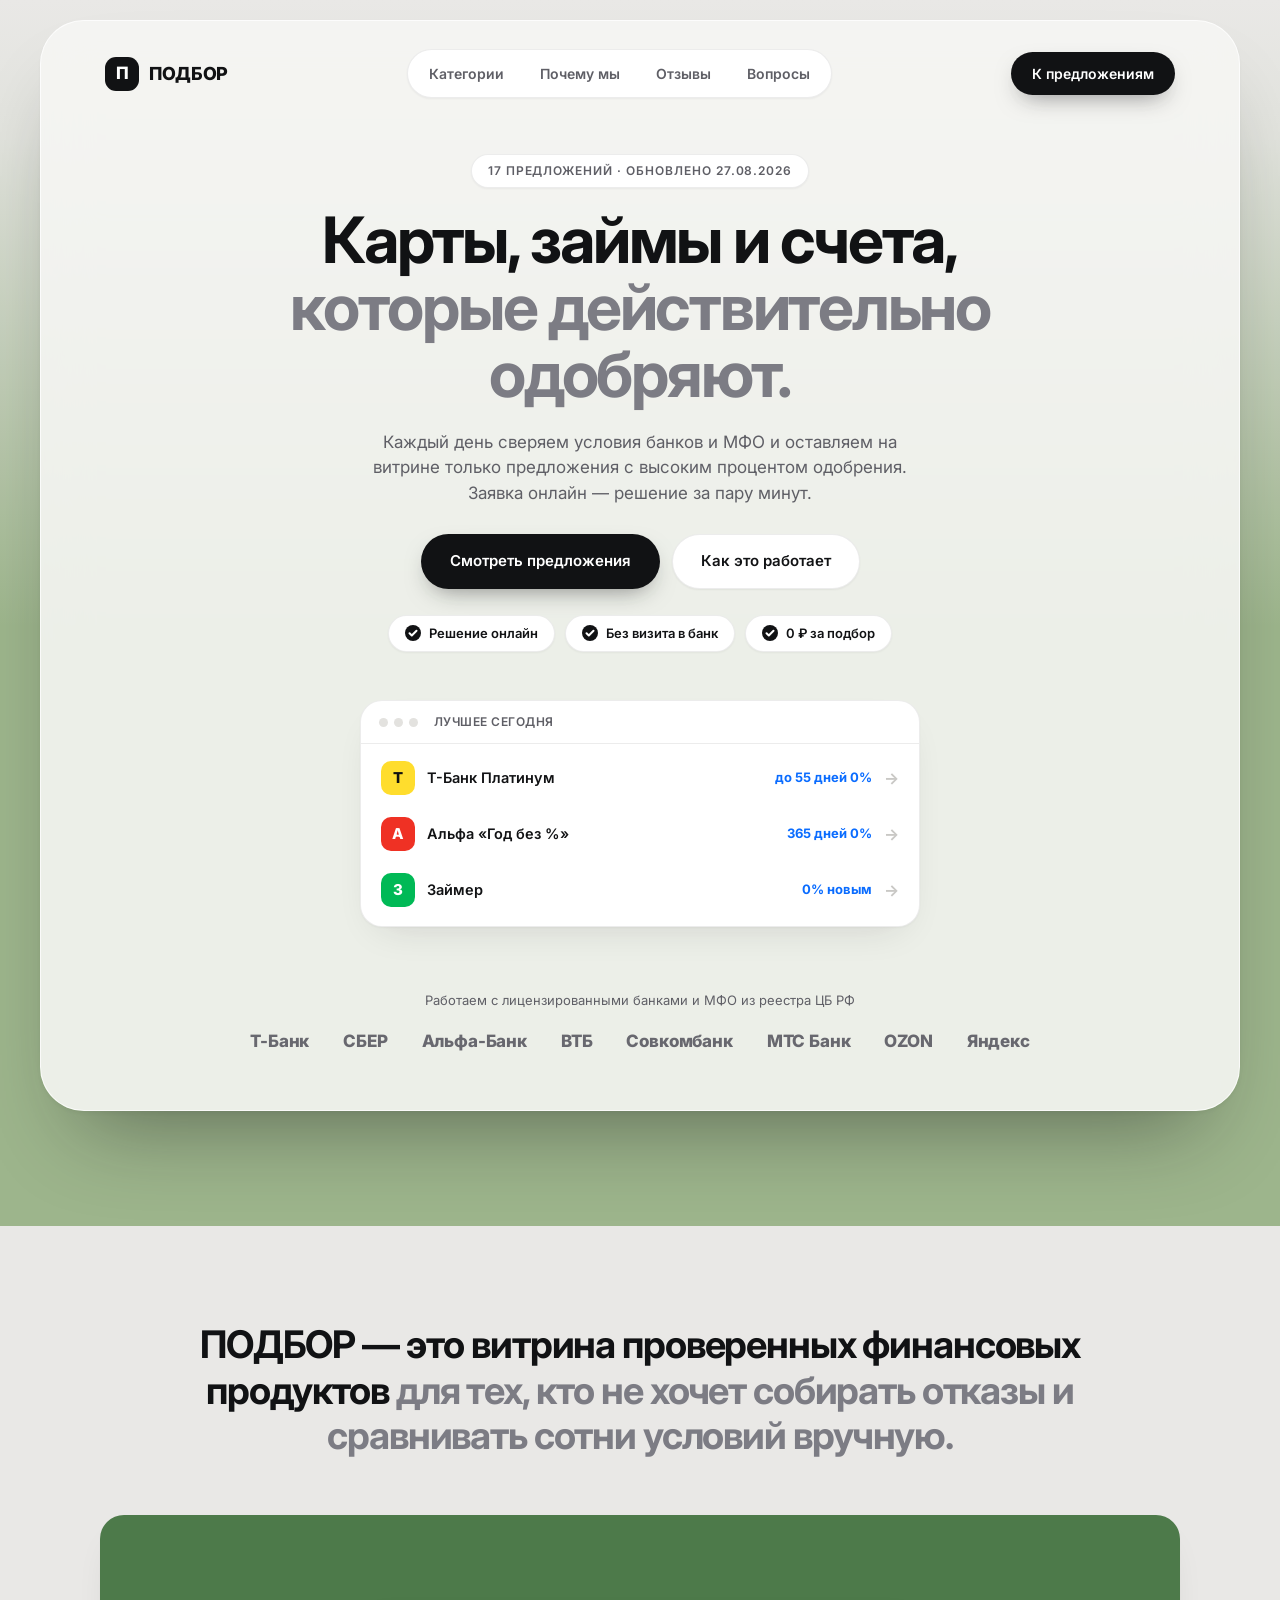
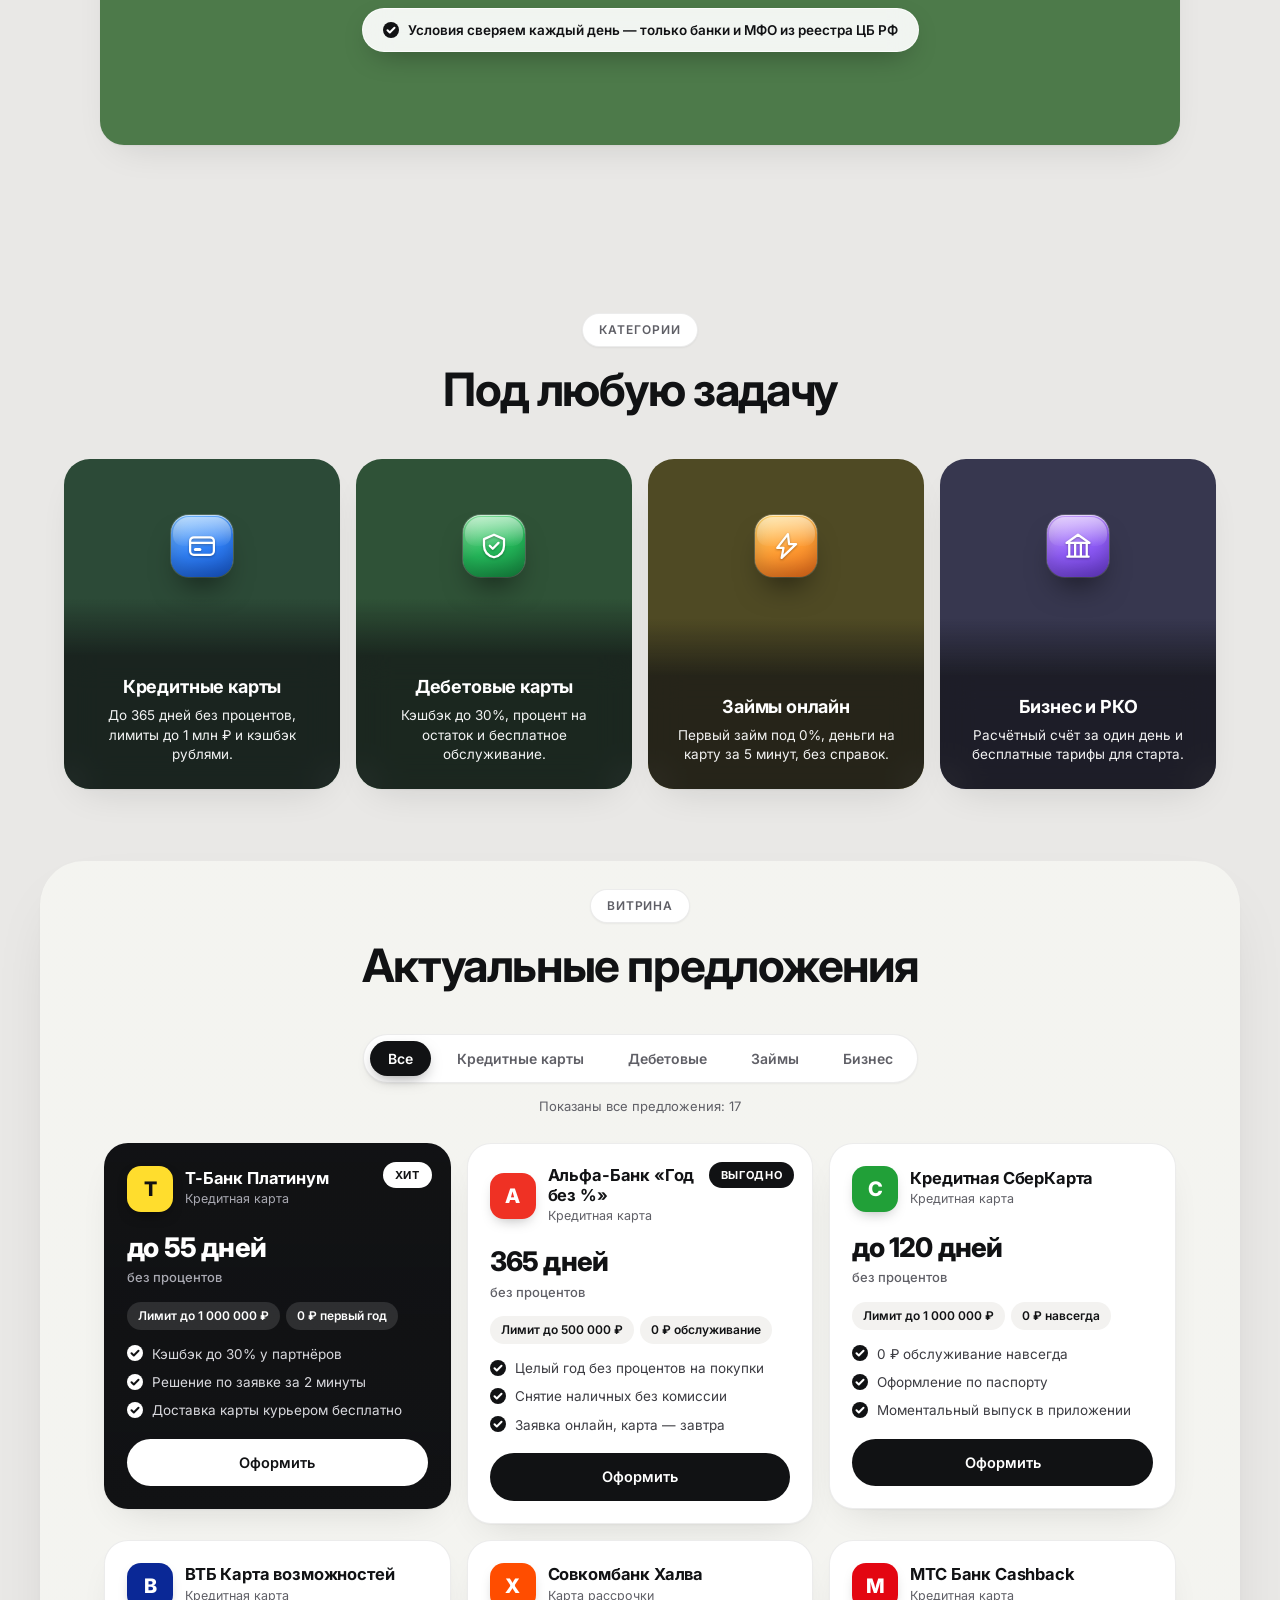
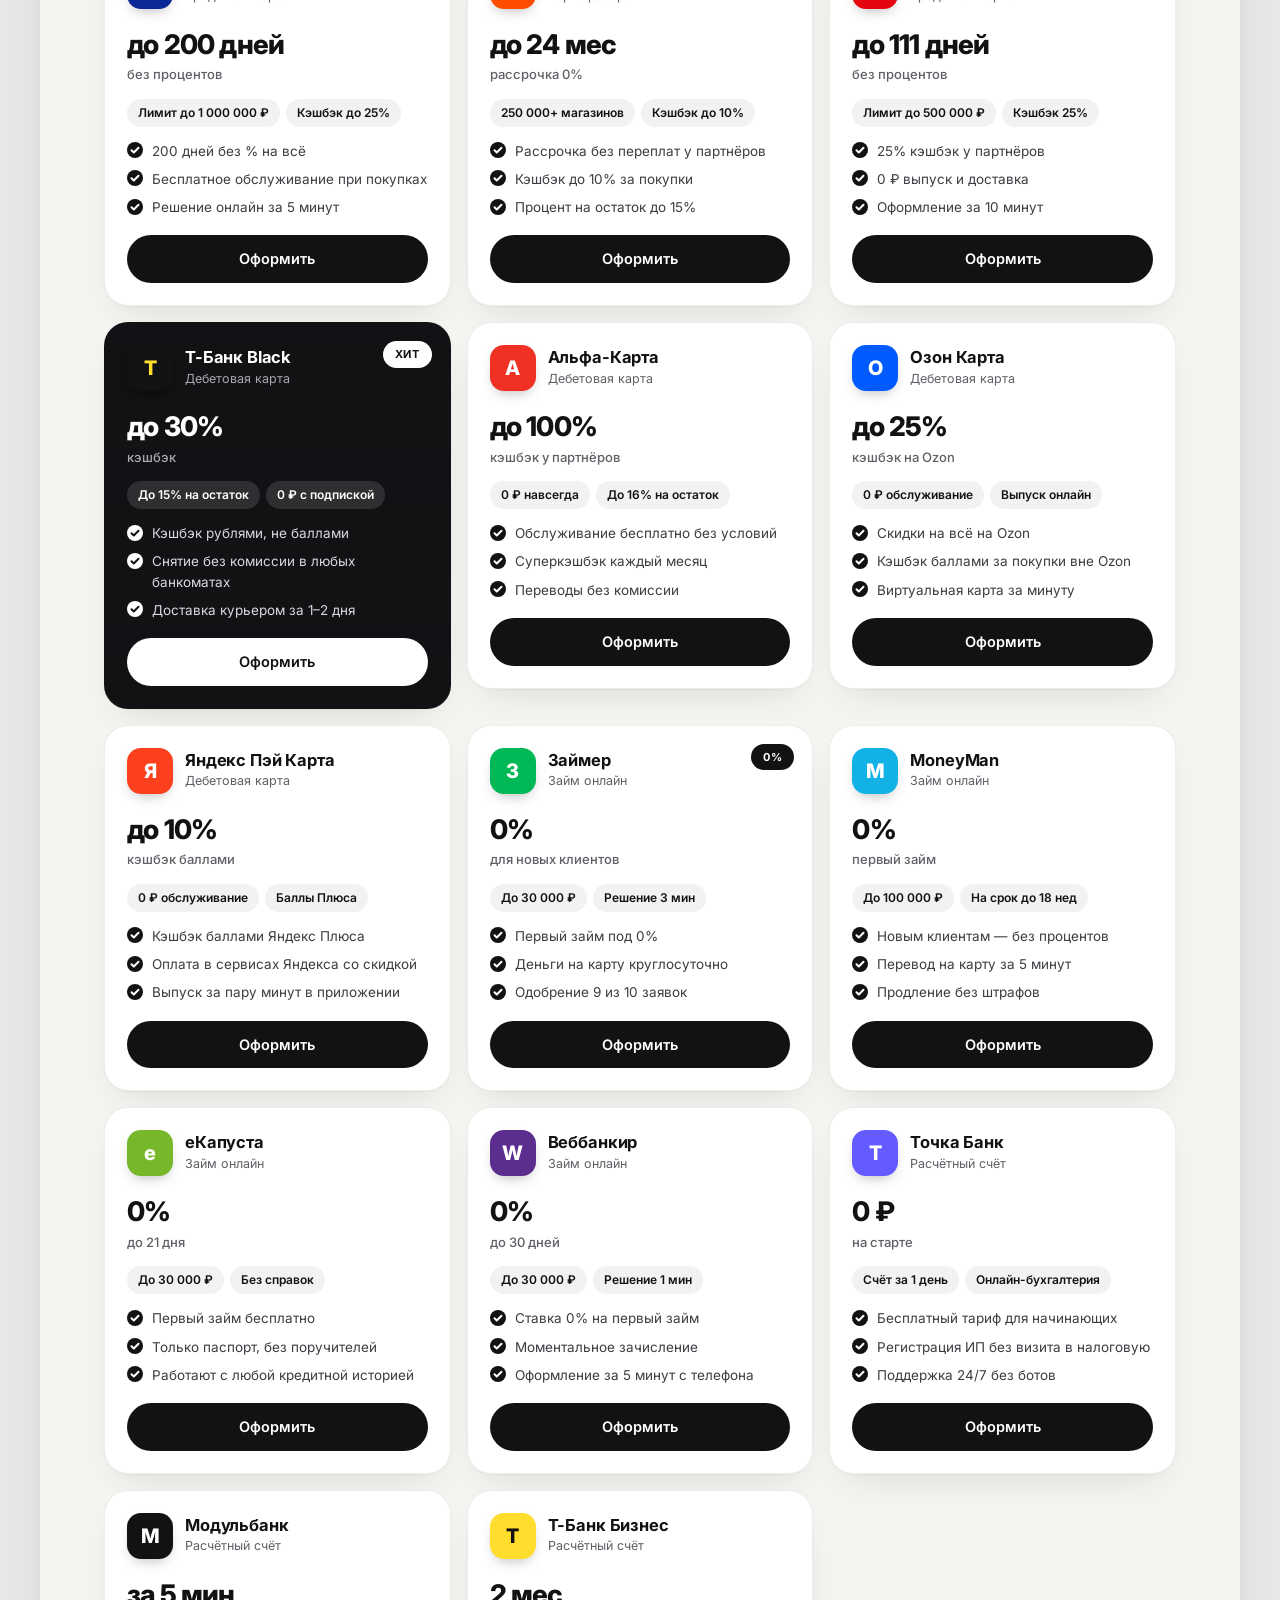
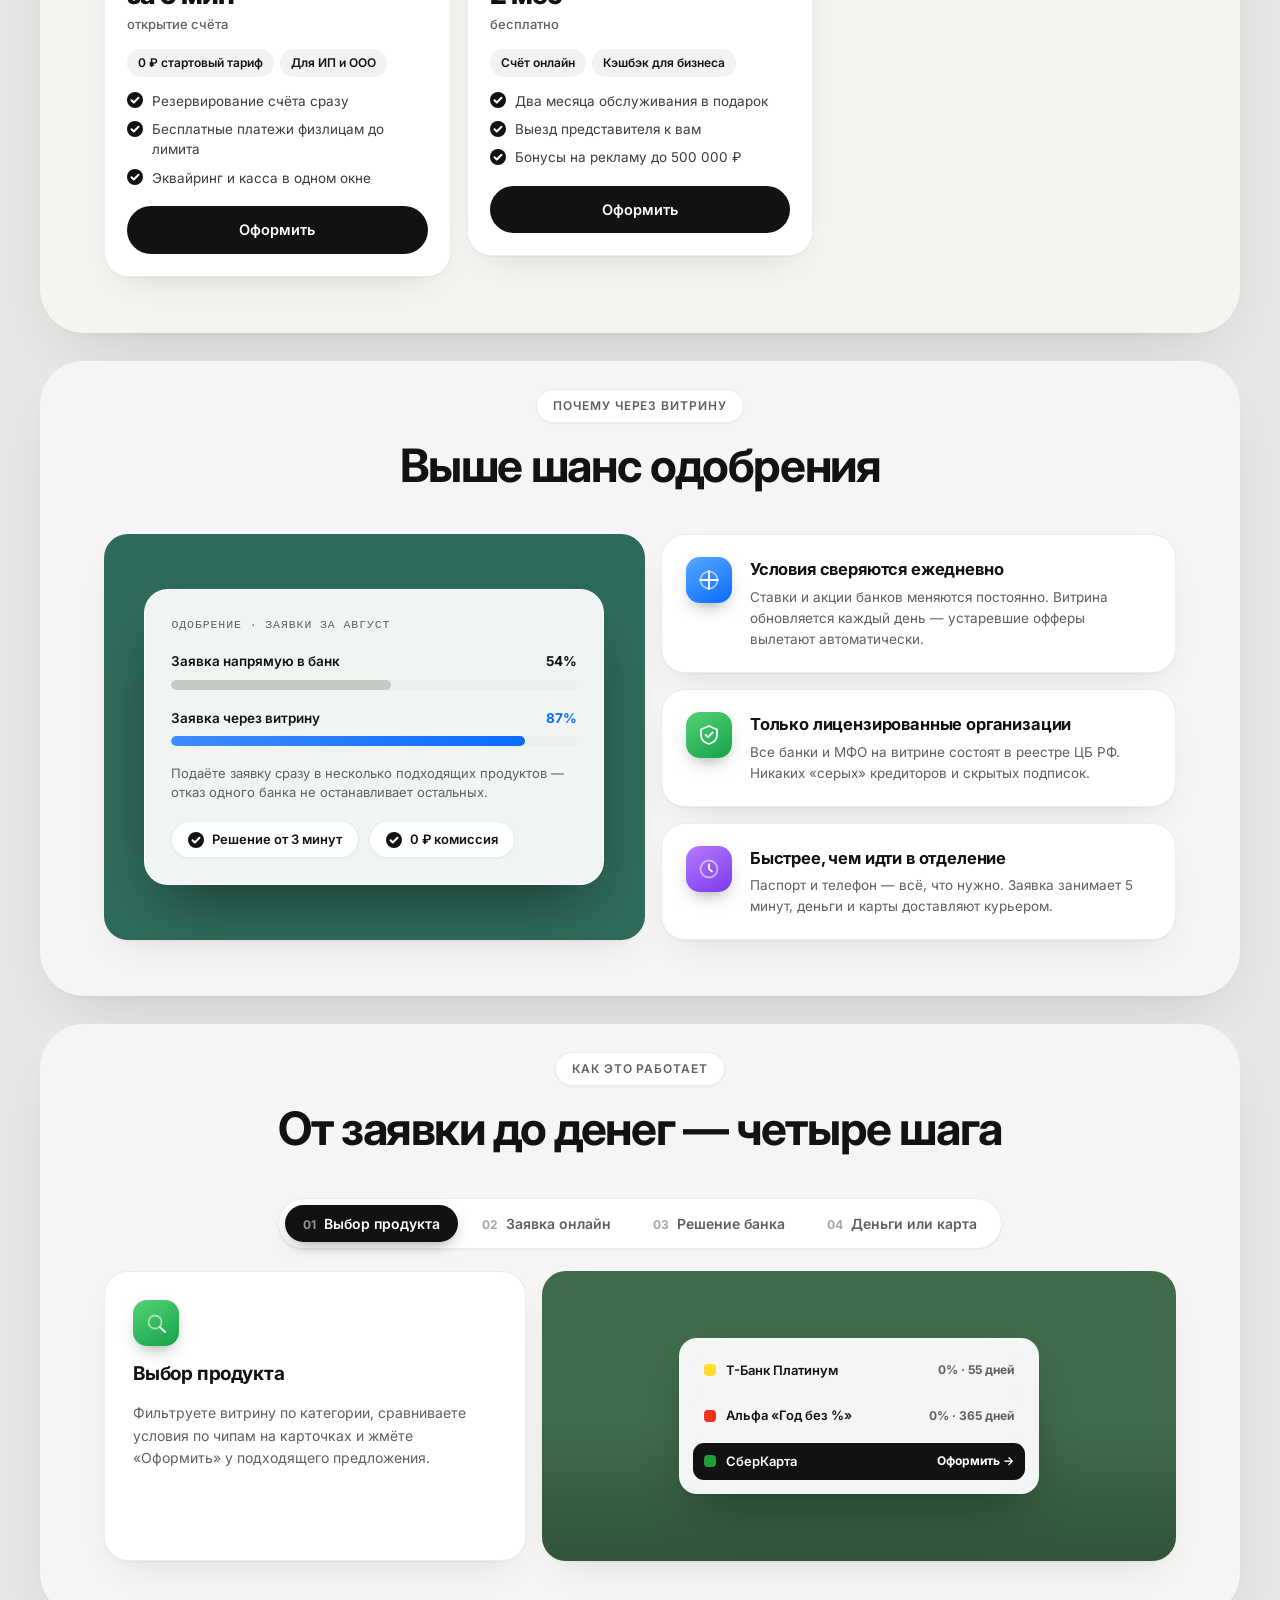
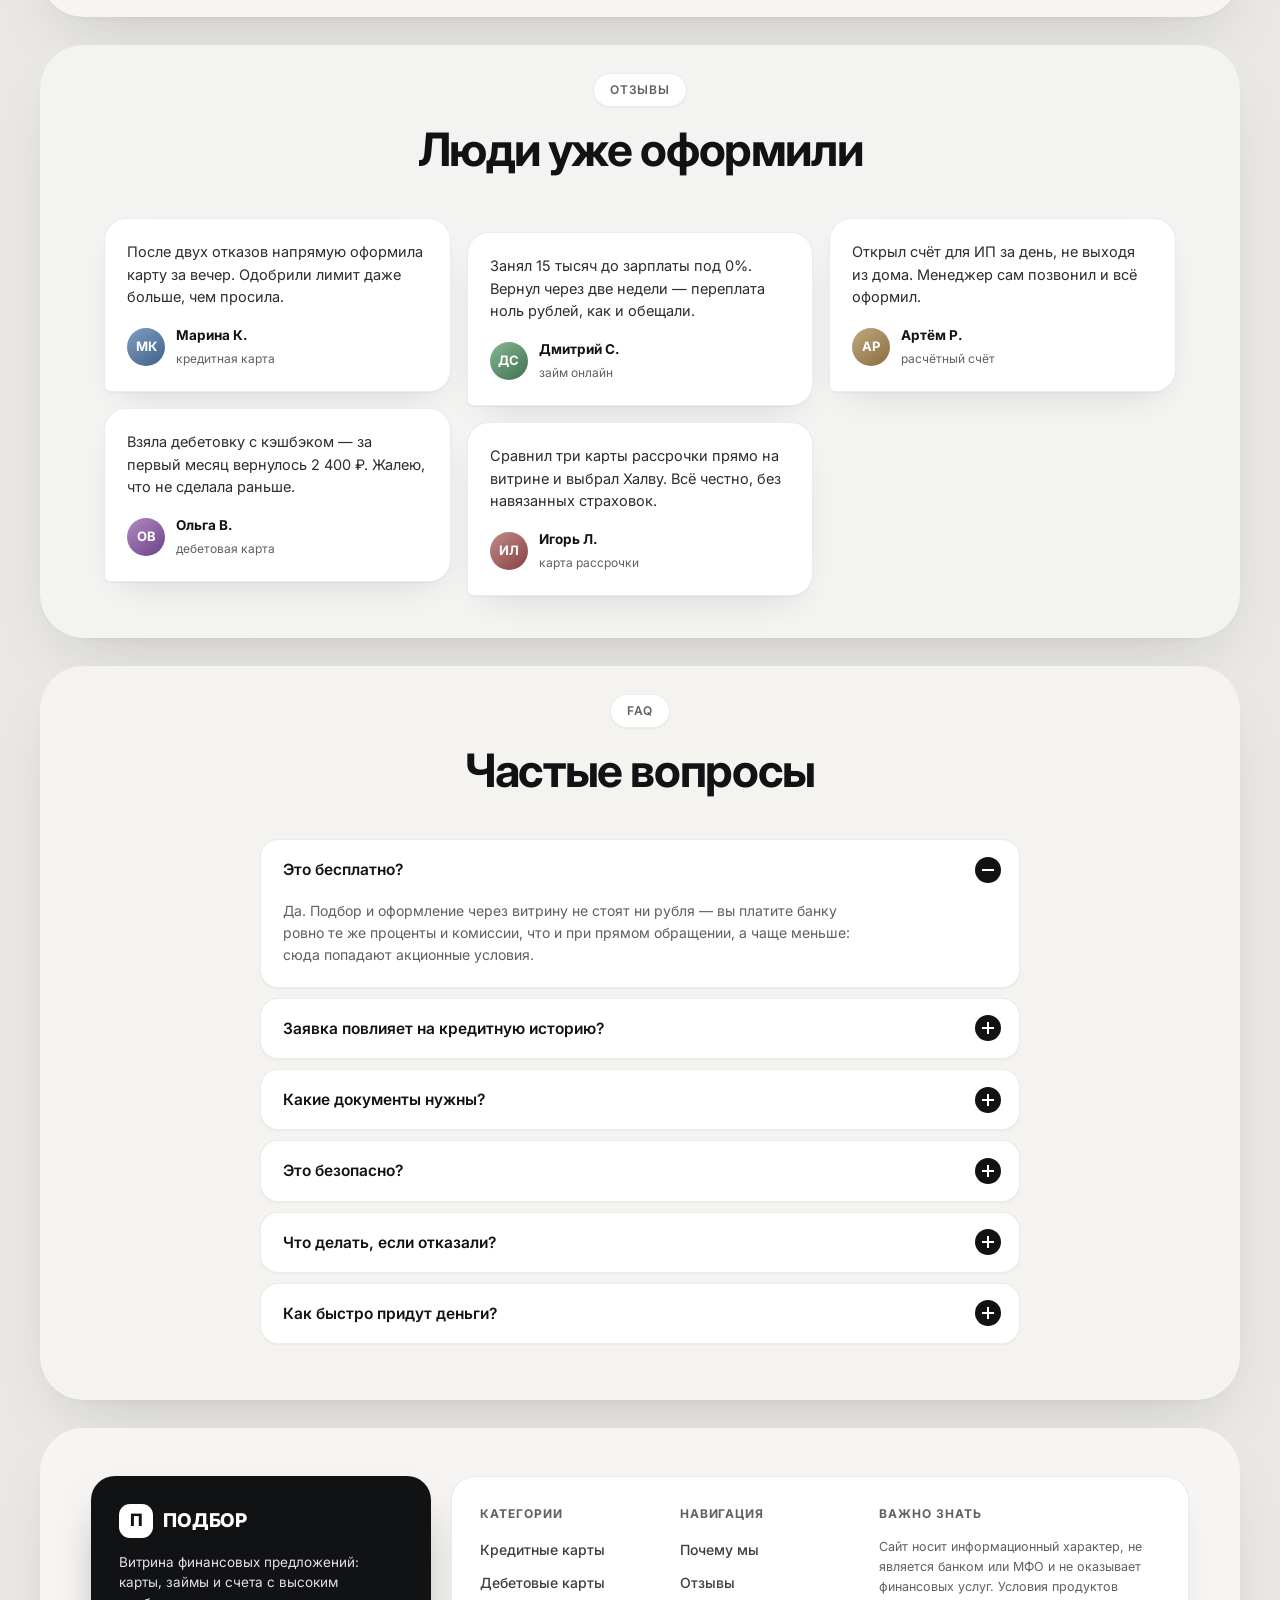
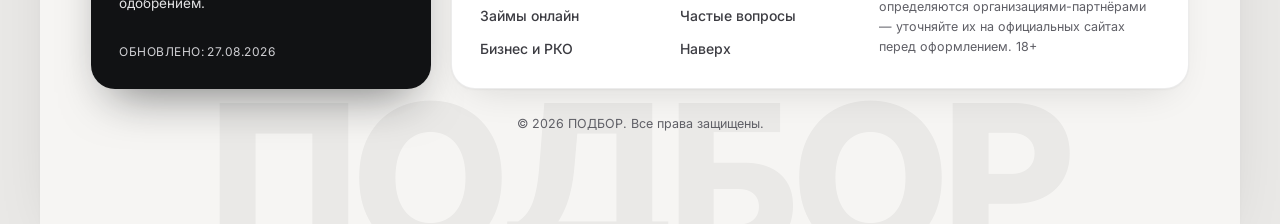
==== commit 3e672a7b: "Зелёный рестайл по референсу SUPABROWSER: луг под хиро, фото-карточки категорий с глянцевыми иконкам" ====
--- a/index.html
+++ b/index.html
@@ -8,7 +8,7 @@
   <link rel="preconnect" href="https://fonts.googleapis.com">
   <link rel="preconnect" href="https://fonts.gstatic.com" crossorigin>
   <link href="https://fonts.googleapis.com/css2?family=Inter:wght@400;500;600;700;800&display=swap" rel="stylesheet">
-  <link rel="stylesheet" href="css/style.css">
+  <link rel="stylesheet" href="css/style.css?v=20260904">
   <link rel="icon" href="data:image/svg+xml,<svg xmlns='http://www.w3.org/2000/svg' viewBox='0 0 100 100'><rect width='100' height='100' rx='24' fill='%23111214'/><text x='50' y='68' font-size='52' text-anchor='middle' fill='white' font-family='Arial' font-weight='bold'>П</text></svg>">
 </head>
 <body>
@@ -17,6 +17,7 @@
   <div class="shell">
 
     <!-- ═══════════ HERO CARD ═══════════ -->
+    <div class="hero-scene">
     <section class="super-card hero-card" aria-label="Главный экран">
       <header class="topbar">
         <a class="brand" href="#top" id="top">
@@ -44,7 +45,7 @@
         </p>
         <div class="hero-cta">
           <a class="btn btn-dark" href="#catalog">Смотреть предложения</a>
-          <a class="btn btn-light" href="#why">Как это работает</a>
+          <a class="btn btn-light" href="#steps">Как это работает</a>
         </div>
         <ul class="check-chips" aria-label="Преимущества">
           <li><svg class="i-check" viewBox="0 0 16 16" aria-hidden="true"><circle cx="8" cy="8" r="8"/><path class="tick" d="M4.5 8.2l2.3 2.3 4.7-4.8"/></svg>Решение онлайн</li>
@@ -74,6 +75,7 @@
         </ul>
       </div>
     </section>
+    </div>
 
     <!-- ═══════════ ABOUT STATEMENT ═══════════ -->
     <section class="statement" aria-label="О сервисе">
@@ -82,6 +84,9 @@
         продуктов <span class="dim">для тех, кто не хочет собирать отказы
         и сравнивать сотни условий вручную.</span>
       </h2>
+      <div class="statement-strip">
+        <p class="strip-chip"><svg class="i-check" viewBox="0 0 16 16" aria-hidden="true"><circle cx="8" cy="8" r="8"/><path class="tick" d="M4.5 8.2l2.3 2.3 4.7-4.8"/></svg>Условия сверяем каждый день — только банки и МФО из реестра ЦБ РФ</p>
+      </div>
     </section>
 
     <!-- ═══════════ CATEGORIES ═══════════ -->
@@ -91,7 +96,7 @@
       <ul class="cats-grid">
         <li>
           <a class="cat-card cat-credit" href="#catalog" data-goto-cat="credit">
-            <span class="cat-icon" aria-hidden="true">
+            <span class="cat-icon ci-blue" aria-hidden="true">
               <svg viewBox="0 0 24 24"><rect x="2.5" y="5" width="19" height="14" rx="3"/><path d="M2.5 9.5h19" class="stroke"/><rect x="5.5" y="13.5" width="6" height="2.4" rx="1.2" class="lite"/></svg>
             </span>
             <span class="cat-body">
@@ -102,7 +107,7 @@
         </li>
         <li>
           <a class="cat-card cat-debit" href="#catalog" data-goto-cat="debit">
-            <span class="cat-icon" aria-hidden="true">
+            <span class="cat-icon ci-green" aria-hidden="true">
               <svg viewBox="0 0 24 24"><path d="M12 3l8 3.5v5c0 5-3.4 8.3-8 9.5-4.6-1.2-8-4.5-8-9.5v-5L12 3z"/><path class="tickw" d="M8.6 11.8l2.4 2.4 4.6-4.7"/></svg>
             </span>
             <span class="cat-body">
@@ -113,7 +118,7 @@
         </li>
         <li>
           <a class="cat-card cat-mfo" href="#catalog" data-goto-cat="mfo">
-            <span class="cat-icon" aria-hidden="true">
+            <span class="cat-icon ci-amber" aria-hidden="true">
               <svg viewBox="0 0 24 24"><path d="M13.5 2.5L5 13.5h5l-1.5 8L20 10.5h-5.5l-1-8z"/></svg>
             </span>
             <span class="cat-body">
@@ -124,7 +129,7 @@
         </li>
         <li>
           <a class="cat-card cat-rko" href="#catalog" data-goto-cat="rko">
-            <span class="cat-icon" aria-hidden="true">
+            <span class="cat-icon ci-violet" aria-hidden="true">
               <svg viewBox="0 0 24 24"><path d="M3.5 20.5h17M5 20.5V10m4.7 10.5V10m4.6 10.5V10M19 20.5V10M2.8 9.5L12 3l9.2 6.5H2.8z"/></svg>
             </span>
             <span class="cat-body">
@@ -137,7 +142,7 @@
     </section>
 
     <!-- ═══════════ CATALOG CARD ═══════════ -->
-    <section class="super-card catalog-card" id="catalog" aria-labelledby="catalog-title">
+    <section class="super-card catalog-card" id="catalog" aria-labelledby="catalog-title" tabindex="-1">
       <p class="chip-label">Витрина</p>
       <h2 class="section-title" id="catalog-title">Актуальные предложения</h2>
 
@@ -165,6 +170,7 @@
       <h2 class="section-title" id="why-title">Выше шанс одобрения</h2>
 
       <div class="why-grid">
+        <div class="why-visual">
         <div class="why-stats glass-card">
           <p class="mono-label">Одобрение · заявки за август</p>
           <div class="bar-row">
@@ -180,6 +186,7 @@
             <li><svg class="i-check" viewBox="0 0 16 16" aria-hidden="true"><circle cx="8" cy="8" r="8"/><path class="tick" d="M4.5 8.2l2.3 2.3 4.7-4.8"/></svg>Решение от 3 минут</li>
             <li><svg class="i-check" viewBox="0 0 16 16" aria-hidden="true"><circle cx="8" cy="8" r="8"/><path class="tick" d="M4.5 8.2l2.3 2.3 4.7-4.8"/></svg>0 ₽ комиссия</li>
           </ul>
+        </div>
         </div>
 
         <div class="why-points">
@@ -297,7 +304,7 @@
     </section>
 
     <!-- ═══════════ REVIEWS ═══════════ -->
-    <section class="section reviews" id="reviews" aria-labelledby="reviews-title">
+    <section class="super-card reviews-card" id="reviews" aria-labelledby="reviews-title">
       <p class="chip-label">Отзывы</p>
       <h2 class="section-title" id="reviews-title">Люди уже оформили</h2>
       <ul class="bubbles">
@@ -395,7 +402,7 @@
 
   </div>
 
-  <script src="data.js"></script>
-  <script src="js/main.js"></script>
+  <script src="data.js?v=20260904"></script>
+  <script src="js/main.js?v=20260904"></script>
 </body>
 </html>
--- a/css/style.css
+++ b/css/style.css
@@ -46,7 +46,6 @@
 :focus-visible {
   outline: 2px solid var(--ink);
   outline-offset: 3px;
-  border-radius: 6px;
 }
 .btn:focus-visible, .filter-btn:focus-visible { outline-offset: 2px; }
 
@@ -73,6 +72,34 @@
 
 .section { padding: clamp(40px, 7vw, 72px) clamp(4px, 2vw, 24px); }
 
+/* ═══════════ hero-сцена: луг во всю ширину под карточкой (как в референсе) ═══════════ */
+html, body { overflow-x: clip; }
+.hero-scene {
+  position: relative; isolation: isolate;
+  padding-bottom: clamp(56px, 9vw, 130px);
+}
+.hero-scene::before {
+  content: ""; position: absolute; z-index: -2;
+  top: -20px; bottom: 0; left: calc(50% - 50vw); right: calc(50% - 50vw);
+  background: #9db58c url("https://images.unsplash.com/photo-1501854140801-50d01698950b?auto=format&fit=crop&w=2000&q=70") center 60% / cover no-repeat;
+}
+.hero-scene::after {
+  content: ""; position: absolute; z-index: -1; pointer-events: none;
+  top: -20px; left: calc(50% - 50vw); right: calc(50% - 50vw); height: 52%;
+  background: linear-gradient(to bottom, var(--bg) 0%, rgba(233,232,230,.9) 22%, rgba(233,232,230,0) 100%);
+}
+.hero-card {
+  margin-bottom: 0;
+  background: rgba(246,245,243,.9);
+  -webkit-backdrop-filter: blur(24px) saturate(1.15);
+  backdrop-filter: blur(24px) saturate(1.15);
+  border: 1px solid rgba(255,255,255,.75);
+  box-shadow: 0 2px 4px rgba(17,18,20,.04), 0 50px 90px -40px rgba(17,18,20,.45);
+}
+@media (prefers-reduced-transparency: reduce) {
+  .hero-card, .strip-chip, .why-stats, .step-mini { background: #f6f5f3; -webkit-backdrop-filter: none; backdrop-filter: none; }
+}
+
 /* ── ярлык-чип над заголовком ── */
 .chip-label {
   display: table;
@@ -98,7 +125,7 @@
   margin-bottom: clamp(28px, 4vw, 44px);
 }
 
-.dim { color: #9a9aa1; }
+.dim { color: #7c7c84; }
 
 /* ═══════════ шапка ═══════════ */
 .topbar {
@@ -243,7 +270,7 @@
 }
 .partners-row li {
   font-weight: 800; font-size: 17px; letter-spacing: -0.01em;
-  color: #74747b;
+  color: #68686f;
 }
 
 /* ═══════════ statement ═══════════ */
@@ -257,50 +284,123 @@
   max-width: 900px;
   margin: 0 auto;
 }
-
-/* ═══════════ категории ═══════════ */
+.statement-strip {
+  max-width: 1080px;
+  min-height: clamp(150px, 22vw, 230px);
+  margin: clamp(32px, 5vw, 56px) auto 0;
+  border-radius: var(--r-card);
+  background: #4d7a4a url("https://images.unsplash.com/photo-1495107334309-fcf20504a5ab?auto=format&fit=crop&w=1600&q=72&h=520") center 62% / cover no-repeat;
+  box-shadow: var(--shadow-card);
+  display: flex; align-items: center; justify-content: center;
+  padding: 20px;
+}
+.strip-chip {
+  display: inline-flex; align-items: center; gap: 9px;
+  background: rgba(255,255,255,.92);
+  -webkit-backdrop-filter: blur(14px); backdrop-filter: blur(14px);
+  border: 1px solid rgba(255,255,255,.8);
+  border-radius: var(--r-pill);
+  padding: 11px 20px;
+  font-size: 13.5px; font-weight: 600; color: var(--ink);
+  text-align: center;
+  box-shadow: 0 10px 30px -12px rgba(0,0,0,.45);
+}
+
+/* ═══════════ категории: фото-карточки с глянцевой иконкой по центру ═══════════ */
 .cats-grid {
   display: grid;
   grid-template-columns: repeat(4, 1fr);
   gap: 16px;
 }
 .cat-card {
-  display: flex; flex-direction: column; justify-content: space-between;
-  gap: 48px;
-  min-height: 250px;
-  border-radius: var(--r-card);
-  padding: 22px;
+  display: flex; flex-direction: column; align-items: center;
+  text-align: center;
+  min-height: 330px;
+  border-radius: 26px;
+  padding: 44px 22px 0;
   color: #fff;
   box-shadow: var(--shadow-card);
-  transition: transform .2s, box-shadow .2s;
-  position: relative; overflow: hidden;
-}
-.cat-card:hover, .cat-card:focus-visible { transform: translateY(-4px); box-shadow: 0 2px 4px rgba(17,18,20,.06), 0 28px 56px -24px rgba(17,18,20,.35); }
-.cat-card::after {
-  content: ""; position: absolute; inset: 0;
-  background: radial-gradient(120% 90% at 50% 110%, rgba(255,255,255,.22), transparent 55%);
+  transition: transform .25s, box-shadow .25s;
+  position: relative; overflow: hidden; isolation: isolate;
+}
+/* непрозрачный тёмный фон-запаска: если фото не загрузилось, белый текст всё равно ≥ 8:1 */
+.cat-credit { background-color: #2c4a37; }
+.cat-debit  { background-color: #2f5237; }
+.cat-mfo    { background-color: #4f4a24; }
+.cat-rko    { background-color: #37374f; }
+.cat-card::before {              /* размытое фото */
+  content: ""; position: absolute; inset: -6%; z-index: -1; pointer-events: none;
+  background-position: center; background-size: cover; background-repeat: no-repeat;
+}
+.cat-credit::before { background-image: url("https://images.unsplash.com/photo-1502082553048-f009c37129b9?auto=format&fit=crop&w=900&q=72&h=720&blur=110"); }
+.cat-debit::before  { background-image: url("https://images.unsplash.com/photo-1470071459604-3b5ec3a7fe05?auto=format&fit=crop&w=900&q=72&h=720&blur=110"); }
+.cat-mfo::before    { background-image: url("https://images.unsplash.com/photo-1472214103451-9374bd1c798e?auto=format&fit=crop&w=900&q=72&h=720&blur=110"); }
+.cat-rko::before    { background-image: url("https://images.unsplash.com/photo-1542273917363-3b1817f69a2d?auto=format&fit=crop&w=900&q=72&h=720&blur=110"); }
+.cat-card:hover, .cat-card:focus-visible {
+  transform: translateY(-4px);
+  box-shadow: 0 2px 4px rgba(17,18,20,.06), 0 30px 60px -24px rgba(17,18,20,.5);
+}
+@media (hover: hover) and (prefers-reduced-motion: no-preference) {
+  .cat-card::before { transition: transform .6s cubic-bezier(.2,.7,.2,1); }
+  .cat-card:hover::before, .cat-card:focus-visible::before { transform: scale(1.05); }
+}
+
+/* глянцевая «app-иконка» как в референсе */
+.cat-icon {
+  width: 62px; height: 62px; flex: none;
+  border-radius: 18px;
+  margin-top: 12px;
+  position: relative;
+  display: inline-flex; align-items: center; justify-content: center;
+  box-shadow:
+    0 18px 30px -12px rgba(0,0,0,.6),
+    0 0 0 1px rgba(255,255,255,.18),
+    inset 0 1px 0 rgba(255,255,255,.6),
+    inset 0 -10px 18px rgba(0,0,0,.2);
+}
+.cat-icon::before {              /* блик сверху */
+  content: ""; position: absolute; left: 2px; right: 2px; top: 2px; height: 48%;
+  border-radius: 16px 16px 10px 10px;
+  background: linear-gradient(to bottom, rgba(255,255,255,.5), rgba(255,255,255,.04));
   pointer-events: none;
 }
-.cat-credit { background: linear-gradient(160deg, #86a9c9 0%, #4c749b 42%, #2c4a37 100%); }
-.cat-debit  { background: linear-gradient(160deg, #9cb8a2 0%, #5d8a63 45%, #2f5237 100%); }
-.cat-mfo    { background: linear-gradient(160deg, #c9b98a 0%, #97854e 45%, #4f4a24 100%); }
-.cat-rko    { background: linear-gradient(160deg, #a9a9c9 0%, #6f6f9b 45%, #37374f 100%); }
-
-.cat-icon {
-  width: 52px; height: 52px;
-  border-radius: 15px;
-  background: rgba(255,255,255,.92);
-  box-shadow: 0 8px 20px -6px rgba(0,0,0,.35);
-  display: inline-flex; align-items: center; justify-content: center;
-}
-.cat-icon svg { width: 26px; height: 26px; fill: none; stroke: #16171a; stroke-width: 1.7; stroke-linecap: round; stroke-linejoin: round; }
-.cat-icon svg .lite { fill: #16171a; stroke: none; }
-.cat-icon svg .tickw { stroke: #16171a; }
-
+.cat-icon svg {
+  width: 30px; height: 30px; position: relative;
+  fill: none; stroke: #fff; stroke-width: 1.8; stroke-linecap: round; stroke-linejoin: round;
+  filter: drop-shadow(0 1px 1px rgba(0,0,0,.3));
+}
+.cat-icon svg .lite { fill: #fff; stroke: none; }
+.cat-icon svg .tickw { stroke: #fff; }
+.ci-blue   { background: linear-gradient(160deg, #7cc0ff 0%, #2f7ff5 55%, #1758d0 100%); }
+.ci-green  { background: linear-gradient(160deg, #8ee8a4 0%, #24b85a 55%, #158a41 100%); }
+.ci-amber  { background: linear-gradient(160deg, #ffd971 0%, #ff9d33 55%, #ef6d1a 100%); }
+.ci-violet { background: linear-gradient(160deg, #d0aaff 0%, #8f5cf7 55%, #6a3bd6 100%); }
+
+/* текстовая плашка: тёмное стекло фиксированной плотности → белый текст ≥ 4.5:1 при любом фото */
+.cat-body {
+  position: relative; z-index: 1;
+  margin-top: auto;
+  width: calc(100% + 44px);
+  padding: 18px 22px 24px;
+  background: rgba(17,18,20,.66);
+  -webkit-backdrop-filter: blur(16px); backdrop-filter: blur(16px);
+}
+.cat-body::before {              /* мягкий переход над плашкой */
+  content: ""; position: absolute; left: 0; right: 0; bottom: 100%; height: 56px;
+  background: linear-gradient(to top, rgba(17,18,20,.66), rgba(17,18,20,0));
+  pointer-events: none;
+}
 .cat-name { display: block; font-size: 18px; font-weight: 700; letter-spacing: -0.01em; margin-bottom: 6px; }
-.cat-desc { display: block; font-size: 13.5px; line-height: 1.45; color: rgba(255,255,255,.92); }
+.cat-desc { display: block; font-size: 13.5px; line-height: 1.45; color: rgba(255,255,255,.95); max-width: 250px; margin: 0 auto; }
+@media (prefers-reduced-transparency: reduce) {
+  .cat-body { background: #1c1d20; -webkit-backdrop-filter: none; backdrop-filter: none; }
+}
 
 /* ═══════════ каталог ═══════════ */
+.catalog-card { background: linear-gradient(rgba(246,245,243,.9), rgba(246,245,243,.9)), #dfe6d6 url("https://images.unsplash.com/photo-1501854140801-50d01698950b?auto=format&fit=crop&w=700&q=72&blur=200") center / cover no-repeat; }
+.faq-card     { background: linear-gradient(rgba(246,245,243,.9), rgba(246,245,243,.9)), #e6e2d8 url("https://images.unsplash.com/photo-1465146344425-f00d5f5c8f07?auto=format&fit=crop&w=700&q=72&blur=200") center / cover no-repeat; }
+.reviews-card { background: linear-gradient(rgba(246,245,243,.9), rgba(246,245,243,.9)), #d9e2ea url("https://images.unsplash.com/photo-1502082553048-f009c37129b9?auto=format&fit=crop&w=700&q=72&blur=200") center / cover no-repeat; }
+
 .filters {
   display: flex; flex-wrap: wrap; gap: 8px; justify-content: center;
   background: var(--white);
@@ -418,7 +518,10 @@
 .noscript-note { text-align: center; color: var(--ink-2); padding: 24px 0; }
 
 /* ── тёмная карточка-«хит» (как Most Popular в референсе) ── */
-.offer-card-dark { background: var(--ink); border-color: transparent; color: #fff; }
+.offer-card-dark {
+  background: linear-gradient(rgba(17,18,20,.82), rgba(17,18,20,.94)), #111214 url("https://images.unsplash.com/photo-1534088568595-a066f410bcda?auto=format&fit=crop&w=600&q=60&blur=140") center / cover no-repeat;
+  border-color: transparent; color: #fff;
+}
 .offer-card-dark .offer-tagline,
 .offer-card-dark .offer-big span { color: #a9a9b2; }
 .offer-card-dark .offer-chips li { background: rgba(255,255,255,.12); color: #fff; }
@@ -478,19 +581,21 @@
   position: relative; overflow: hidden;
   padding: 24px;
 }
+.step-visual { background-color: #3f6b4a; background-position: center; background-size: cover; background-repeat: no-repeat; }
 .step-visual::after {
   content: ""; position: absolute; inset: 0;
-  background: radial-gradient(120% 90% at 50% 115%, rgba(255,255,255,.25), transparent 55%);
+  background: linear-gradient(to bottom, rgba(0,0,0,0) 50%, rgba(0,0,0,.22) 100%);
   pointer-events: none;
 }
-.sv-1 { background: linear-gradient(170deg, #a8c4de 0%, #6d94b8 40%, #3f6b4a 100%); }
-.sv-2 { background: linear-gradient(170deg, #b9cfe0 0%, #7d9cba 45%, #46605f 100%); }
-.sv-3 { background: linear-gradient(170deg, #c4b9de 0%, #9a7db8 45%, #4d3f6b 100%); }
-.sv-4 { background: linear-gradient(170deg, #b0d6b6 0%, #6aa878 45%, #2f5237 100%); }
+.sv-1 { background-image: url("https://images.unsplash.com/photo-1502082553048-f009c37129b9?auto=format&fit=crop&w=1100&q=72"); }
+.sv-2 { background-image: url("https://images.unsplash.com/photo-1517483000871-1dbf64a6e1c6?auto=format&fit=crop&w=1100&q=72"); }
+.sv-3 { background-image: url("https://images.unsplash.com/photo-1465146344425-f00d5f5c8f07?auto=format&fit=crop&w=1100&q=72"); }
+.sv-4 { background-image: url("https://images.unsplash.com/photo-1470252649378-9c29740c9fa8?auto=format&fit=crop&w=1100&q=72"); }
 
 .step-mini {
   position: relative; z-index: 1;
-  background: var(--white);
+  background: rgba(255,255,255,.94);
+  -webkit-backdrop-filter: blur(14px); backdrop-filter: blur(14px);
   border-radius: 18px;
   box-shadow: 0 24px 48px -16px rgba(0,0,0,.35);
   padding: 14px;
@@ -541,7 +646,22 @@
   box-shadow: var(--shadow-card);
 }
 
-.why-stats { padding: 26px; display: flex; flex-direction: column; gap: 18px; }
+.why-visual {
+  border-radius: var(--r-card);
+  background: #2f6b5a url("https://images.unsplash.com/photo-1497436072909-60f360e1d4b1?auto=format&fit=crop&w=1200&q=72") center / cover no-repeat;
+  box-shadow: var(--shadow-card);
+  padding: clamp(18px, 3vw, 36px);
+  display: flex; align-items: center; justify-content: center;
+  position: relative; overflow: hidden;
+}
+.why-stats {
+  padding: 26px; display: flex; flex-direction: column; gap: 18px;
+  width: min(460px, 100%);
+  background: rgba(255,255,255,.93);
+  -webkit-backdrop-filter: blur(16px); backdrop-filter: blur(16px);
+  border-color: rgba(255,255,255,.85);
+  box-shadow: 0 30px 60px -24px rgba(0,0,0,.55);
+}
 .mono-label {
   font-family: "SF Mono", ui-monospace, Menlo, monospace;
   font-size: 11.5px; letter-spacing: .08em; text-transform: uppercase;
@@ -647,6 +767,7 @@
 }
 .faq-list summary::-webkit-details-marker { display: none; }
 .faq-list summary:hover { background: #fbfaf9; }
+.faq-list summary:focus-visible { outline-offset: -4px; border-radius: 18px; }
 .faq-list summary::after {
   content: "";
   position: absolute; right: 18px; top: 50%;
@@ -685,15 +806,16 @@
   position: relative; z-index: 1;
 }
 .footer-brandcard {
-  background: var(--ink); color: #fff;
+  background: linear-gradient(rgba(17,18,20,.78), rgba(17,18,20,.92)), #111214 url("https://images.unsplash.com/photo-1444080748397-f442aa95c3e5?auto=format&fit=crop&w=900&q=65") center / cover no-repeat;
+  color: #fff;
   border-radius: var(--r-card);
   padding: 28px;
   display: flex; flex-direction: column; gap: 14px;
   box-shadow: 0 24px 48px -20px rgba(17,18,20,.55);
 }
 .footer-logo { font-weight: 800; font-size: 19px; letter-spacing: -0.01em; display: flex; align-items: center; gap: 10px; }
-.footer-tag { font-size: 13.5px; color: rgba(255,255,255,.72); line-height: 1.5; }
-.footer-note { margin-top: auto; font-size: 12px; color: rgba(255,255,255,.55); letter-spacing: .04em; text-transform: uppercase; }
+.footer-tag { font-size: 13.5px; color: #e2e2e4; line-height: 1.5; }
+.footer-note { margin-top: auto; font-size: 12px; color: #d0d0d4; letter-spacing: .04em; text-transform: uppercase; }
 
 .footer-cols {
   background: var(--white);
@@ -749,7 +871,7 @@
   .super-card { border-radius: 32px; }
   .topnav { display: none; }
   .cats-grid { grid-template-columns: 1fr; }
-  .cat-card { min-height: 0; gap: 28px; }
+  .cat-card { min-height: 270px; padding-top: 34px; }
   .offers-grid { grid-template-columns: 1fr; }
   .bubbles { grid-template-columns: 1fr; }
   .filters { border-radius: 22px; justify-content: center; }
@@ -760,6 +882,13 @@
   .footer-copy { padding-bottom: 64px; }
 }
 
+/* ═══════════ forced colors: фото и скримы не рисуются — оставляем рамки ═══════════ */
+@media (forced-colors: active) {
+  .cat-card::before, .cat-body::before, .hero-scene::before, .hero-scene::after { display: none; }
+  .cat-card, .why-visual, .step-visual, .statement-strip, .footer-brandcard { border: 2px solid CanvasText; }
+  .cat-card { border-color: LinkText; }
+}
+
 /* ═══════════ reduced motion ═══════════ */
 @media (prefers-reduced-motion: reduce) {
   html { scroll-behavior: auto; }
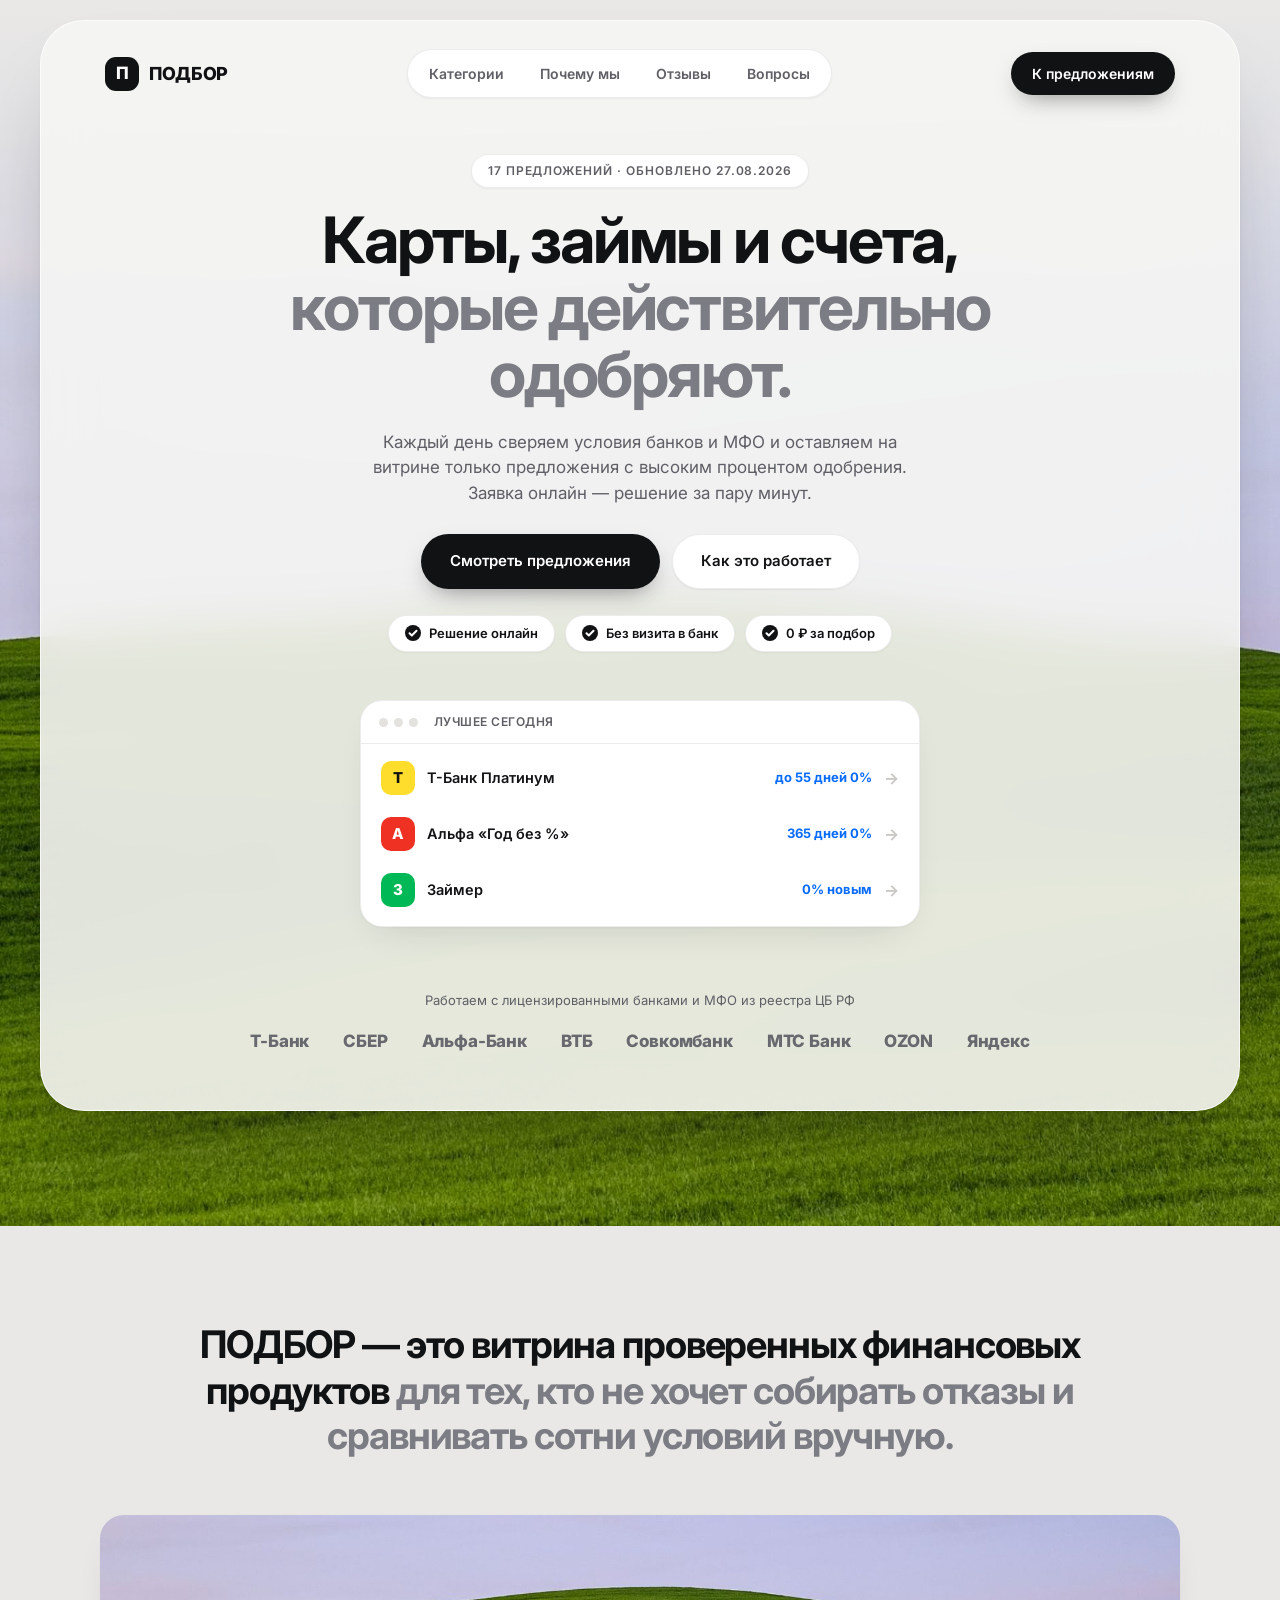
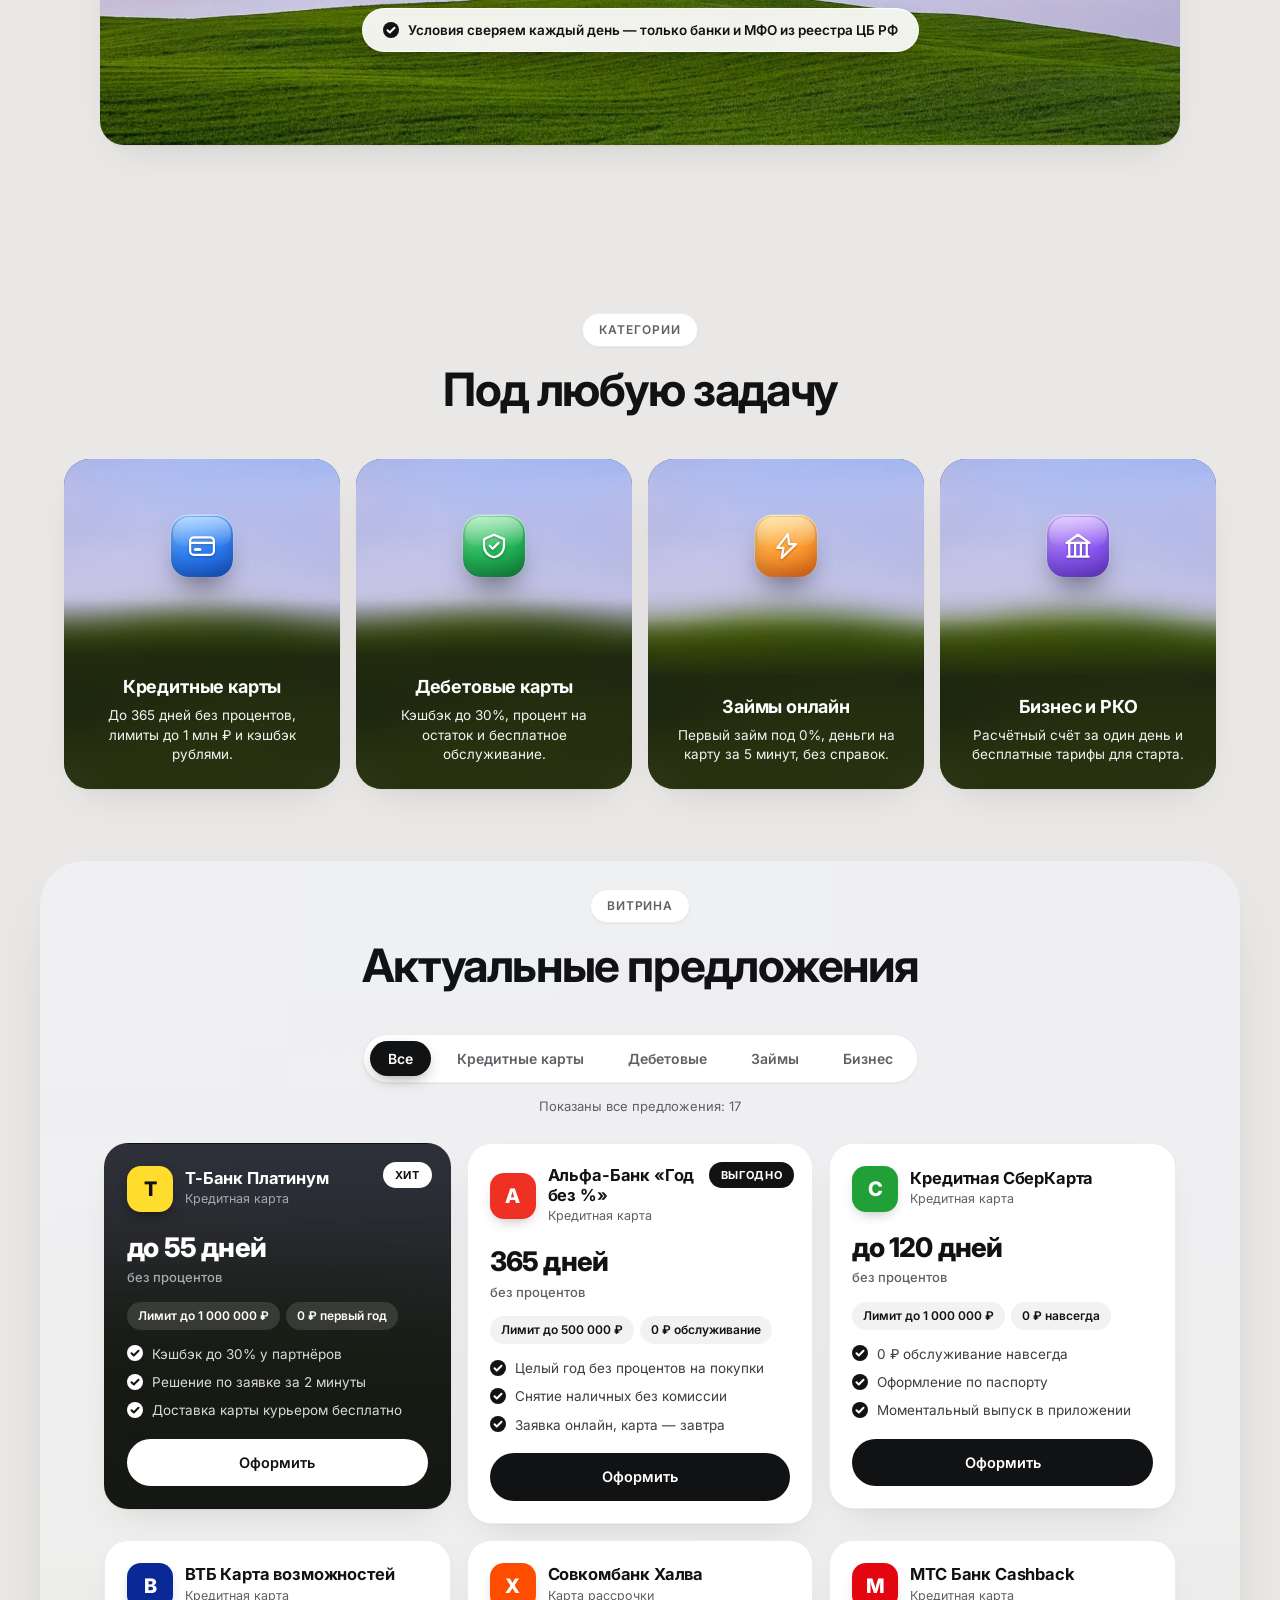
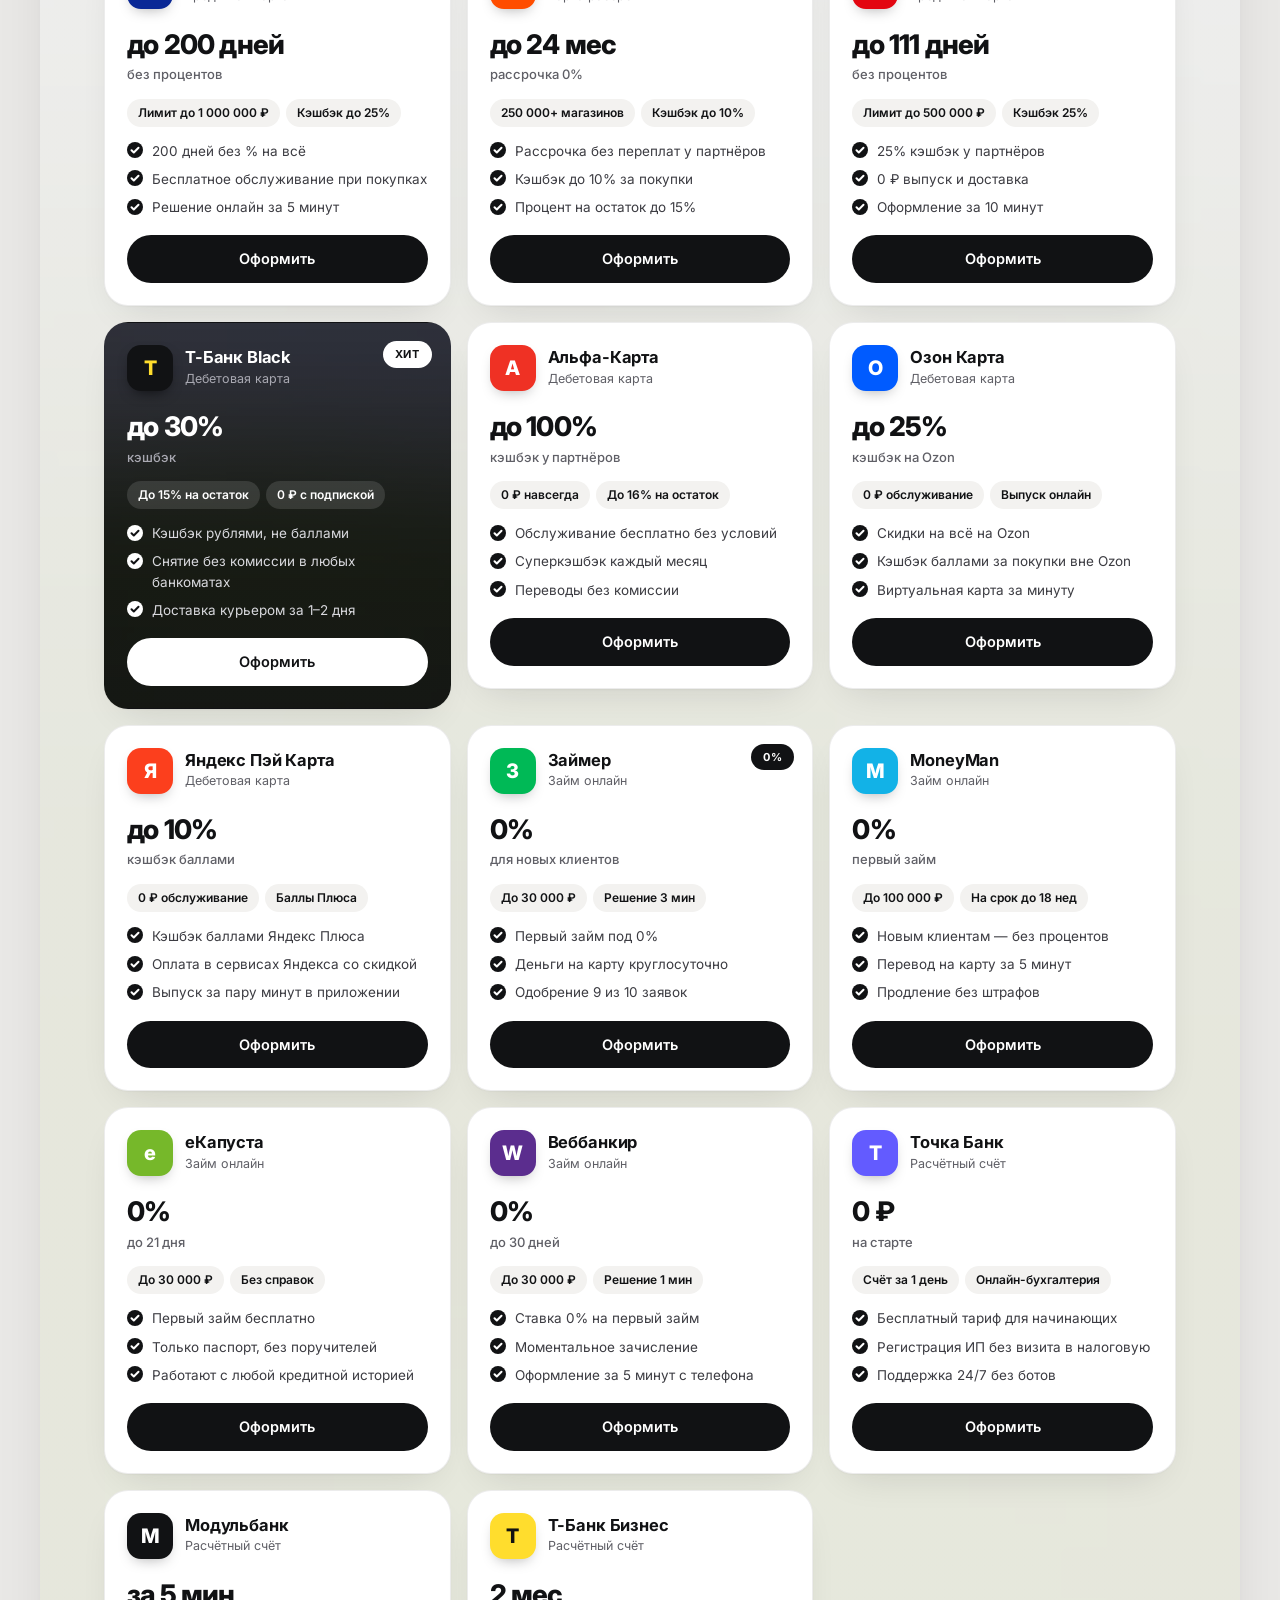
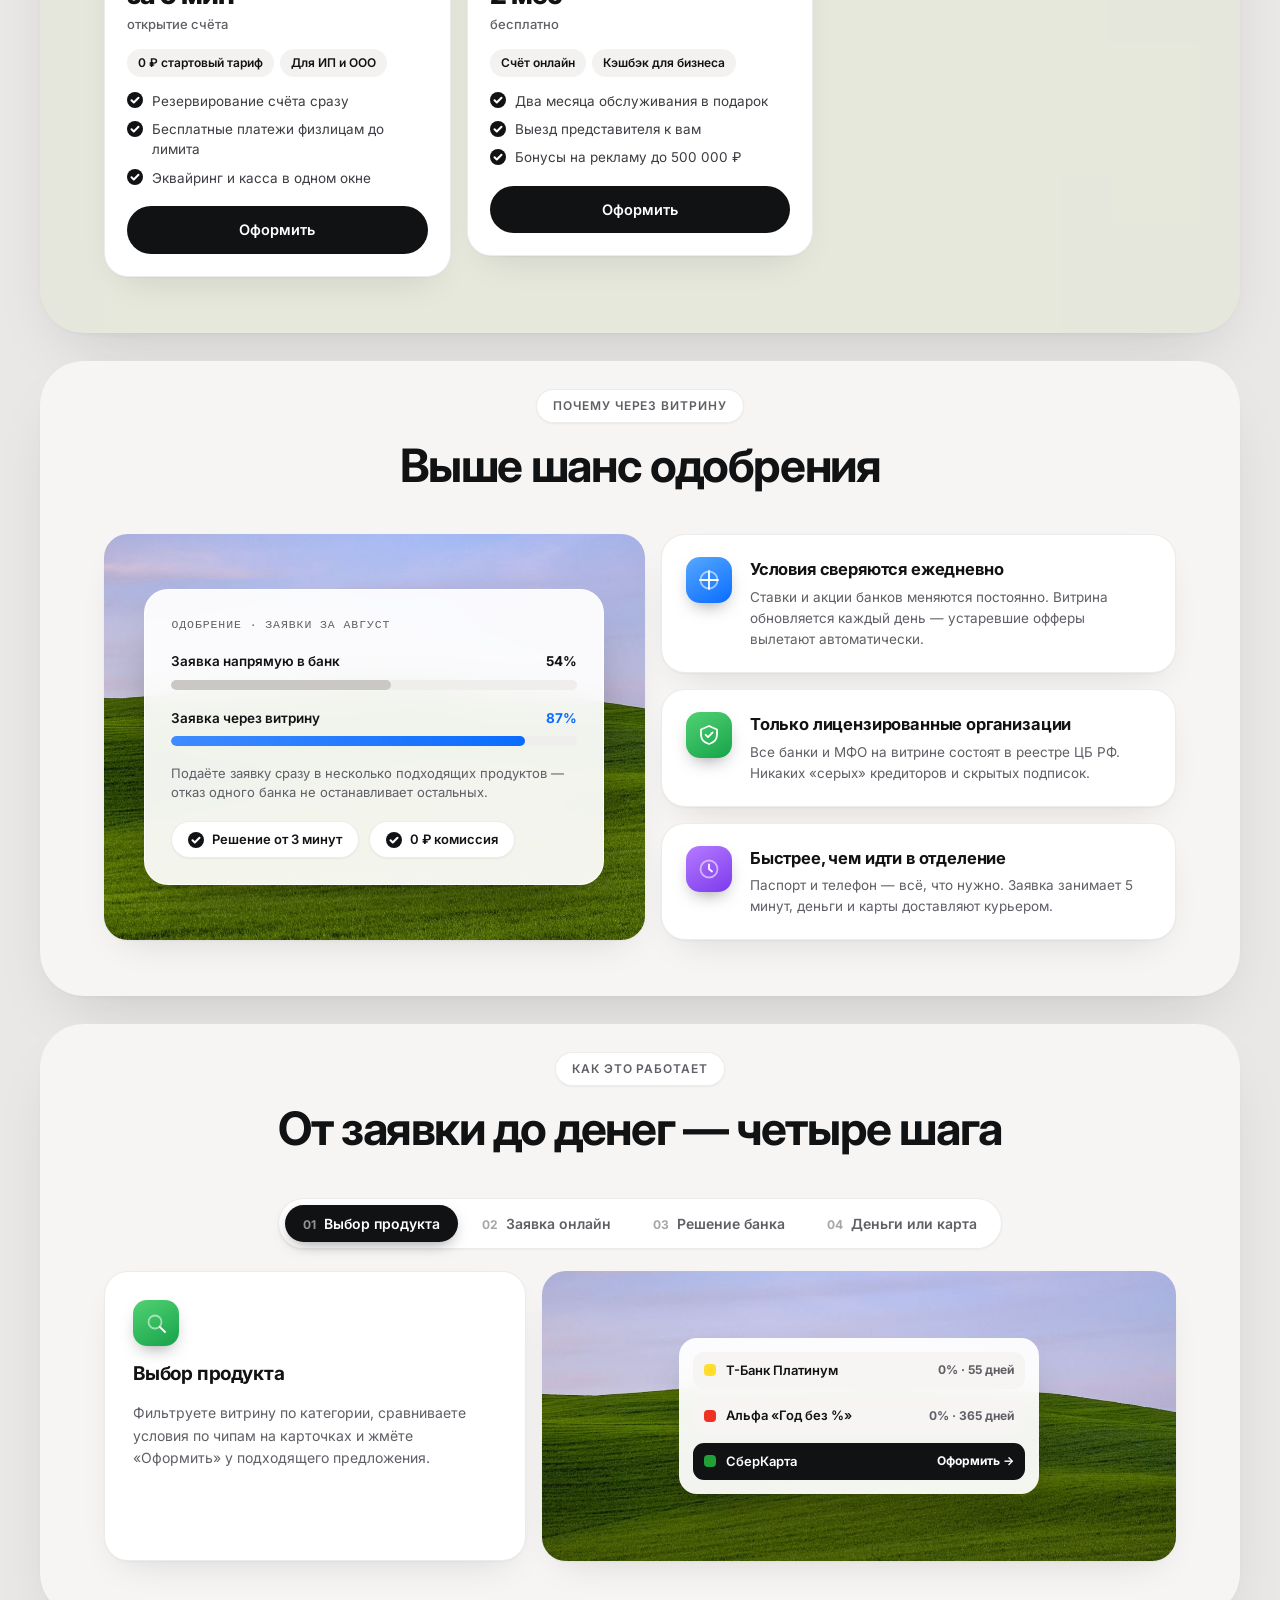
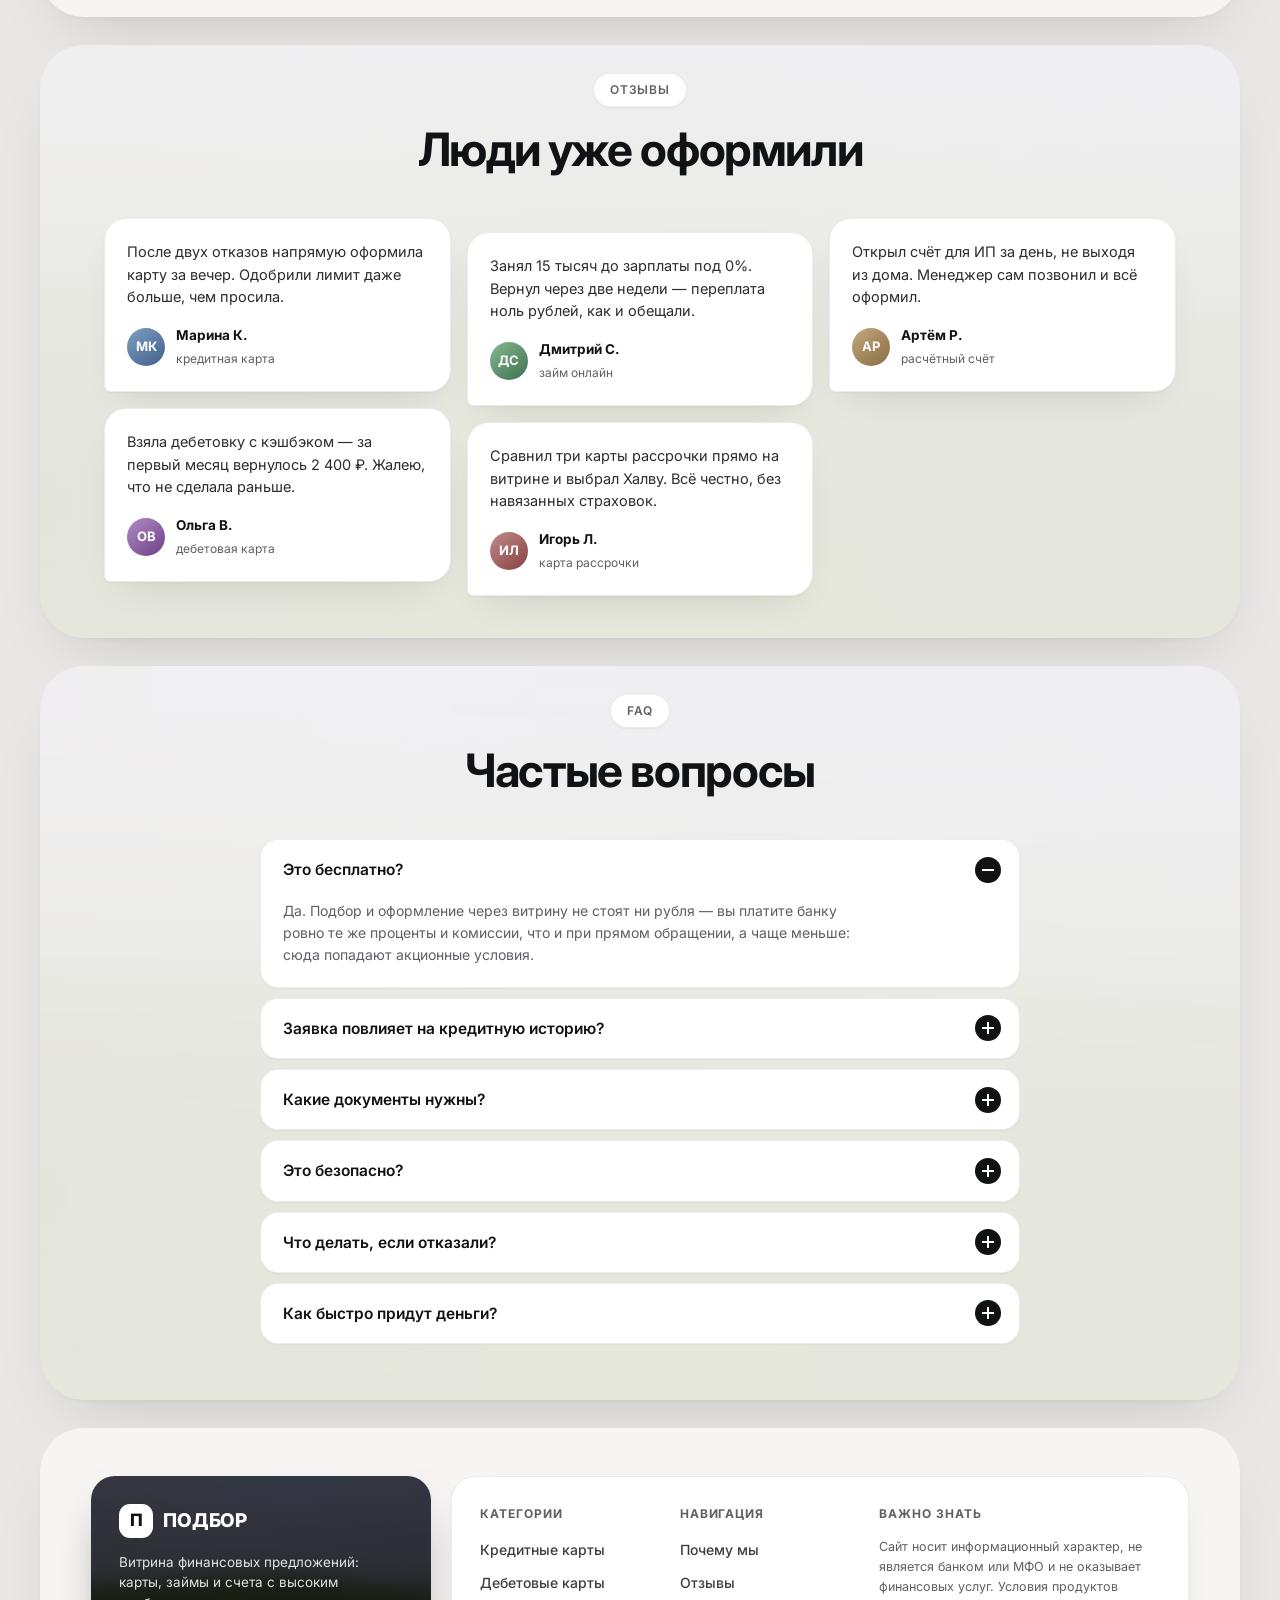
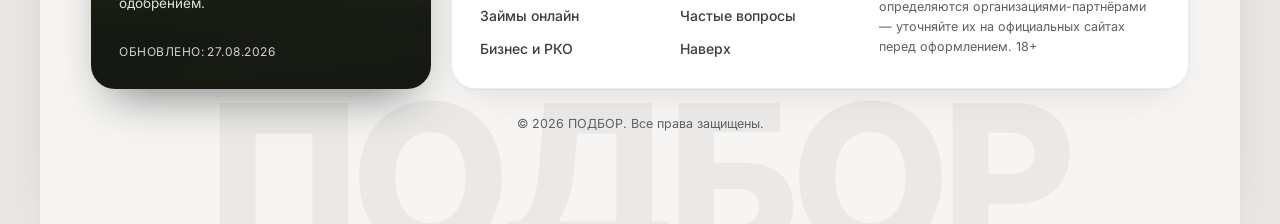
==== commit aa13c504: "Одна поляна на весь сайт: локальные img/meadow-*.jpg (Pexels 4112378) вместо набора разных фото с Un" ====
--- a/index.html
+++ b/index.html
@@ -8,7 +8,7 @@
   <link rel="preconnect" href="https://fonts.googleapis.com">
   <link rel="preconnect" href="https://fonts.gstatic.com" crossorigin>
   <link href="https://fonts.googleapis.com/css2?family=Inter:wght@400;500;600;700;800&display=swap" rel="stylesheet">
-  <link rel="stylesheet" href="css/style.css?v=20260904">
+  <link rel="stylesheet" href="css/style.css?v=20260904b">
   <link rel="icon" href="data:image/svg+xml,<svg xmlns='http://www.w3.org/2000/svg' viewBox='0 0 100 100'><rect width='100' height='100' rx='24' fill='%23111214'/><text x='50' y='68' font-size='52' text-anchor='middle' fill='white' font-family='Arial' font-weight='bold'>П</text></svg>">
 </head>
 <body>
--- a/css/style.css
+++ b/css/style.css
@@ -81,7 +81,7 @@
 .hero-scene::before {
   content: ""; position: absolute; z-index: -2;
   top: -20px; bottom: 0; left: calc(50% - 50vw); right: calc(50% - 50vw);
-  background: #9db58c url("https://images.unsplash.com/photo-1501854140801-50d01698950b?auto=format&fit=crop&w=2000&q=70") center 60% / cover no-repeat;
+  background: #9db58c url("../img/meadow-hero.jpg") center 60% / cover no-repeat;
 }
 .hero-scene::after {
   content: ""; position: absolute; z-index: -1; pointer-events: none;
@@ -289,7 +289,7 @@
   min-height: clamp(150px, 22vw, 230px);
   margin: clamp(32px, 5vw, 56px) auto 0;
   border-radius: var(--r-card);
-  background: #4d7a4a url("https://images.unsplash.com/photo-1495107334309-fcf20504a5ab?auto=format&fit=crop&w=1600&q=72&h=520") center 62% / cover no-repeat;
+  background: #4d7a4a url("../img/meadow-strip.jpg") center 62% / cover no-repeat;
   box-shadow: var(--shadow-card);
   display: flex; align-items: center; justify-content: center;
   padding: 20px;
@@ -332,10 +332,10 @@
   content: ""; position: absolute; inset: -6%; z-index: -1; pointer-events: none;
   background-position: center; background-size: cover; background-repeat: no-repeat;
 }
-.cat-credit::before { background-image: url("https://images.unsplash.com/photo-1502082553048-f009c37129b9?auto=format&fit=crop&w=900&q=72&h=720&blur=110"); }
-.cat-debit::before  { background-image: url("https://images.unsplash.com/photo-1470071459604-3b5ec3a7fe05?auto=format&fit=crop&w=900&q=72&h=720&blur=110"); }
-.cat-mfo::before    { background-image: url("https://images.unsplash.com/photo-1472214103451-9374bd1c798e?auto=format&fit=crop&w=900&q=72&h=720&blur=110"); }
-.cat-rko::before    { background-image: url("https://images.unsplash.com/photo-1542273917363-3b1817f69a2d?auto=format&fit=crop&w=900&q=72&h=720&blur=110"); }
+.cat-credit::before { background-image: url("../img/meadow-card.jpg");  background-position: center 30%; }
+.cat-debit::before  { background-image: url("../img/meadow-card.jpg");  background-position: center 45%; }
+.cat-mfo::before    { background-image: url("../img/meadow-card.jpg");  background-position: center 60%; }
+.cat-rko::before    { background-image: url("../img/meadow-card.jpg");  background-position: center 75%; }
 .cat-card:hover, .cat-card:focus-visible {
   transform: translateY(-4px);
   box-shadow: 0 2px 4px rgba(17,18,20,.06), 0 30px 60px -24px rgba(17,18,20,.5);
@@ -397,9 +397,9 @@
 }
 
 /* ═══════════ каталог ═══════════ */
-.catalog-card { background: linear-gradient(rgba(246,245,243,.9), rgba(246,245,243,.9)), #dfe6d6 url("https://images.unsplash.com/photo-1501854140801-50d01698950b?auto=format&fit=crop&w=700&q=72&blur=200") center / cover no-repeat; }
-.faq-card     { background: linear-gradient(rgba(246,245,243,.9), rgba(246,245,243,.9)), #e6e2d8 url("https://images.unsplash.com/photo-1465146344425-f00d5f5c8f07?auto=format&fit=crop&w=700&q=72&blur=200") center / cover no-repeat; }
-.reviews-card { background: linear-gradient(rgba(246,245,243,.9), rgba(246,245,243,.9)), #d9e2ea url("https://images.unsplash.com/photo-1502082553048-f009c37129b9?auto=format&fit=crop&w=700&q=72&blur=200") center / cover no-repeat; }
+.catalog-card { background: linear-gradient(rgba(246,245,243,.9), rgba(246,245,243,.9)), #dfe6d6 url("../img/meadow-veil.jpg") center / cover no-repeat; }
+.faq-card     { background: linear-gradient(rgba(246,245,243,.9), rgba(246,245,243,.9)), #e6e2d8 url("../img/meadow-veil.jpg") center / cover no-repeat; }
+.reviews-card { background: linear-gradient(rgba(246,245,243,.9), rgba(246,245,243,.9)), #d9e2ea url("../img/meadow-veil.jpg") center / cover no-repeat; }
 
 .filters {
   display: flex; flex-wrap: wrap; gap: 8px; justify-content: center;
@@ -519,7 +519,7 @@
 
 /* ── тёмная карточка-«хит» (как Most Popular в референсе) ── */
 .offer-card-dark {
-  background: linear-gradient(rgba(17,18,20,.82), rgba(17,18,20,.94)), #111214 url("https://images.unsplash.com/photo-1534088568595-a066f410bcda?auto=format&fit=crop&w=600&q=60&blur=140") center / cover no-repeat;
+  background: linear-gradient(rgba(17,18,20,.82), rgba(17,18,20,.94)), #111214 url("../img/meadow-veil.jpg") center / cover no-repeat;
   border-color: transparent; color: #fff;
 }
 .offer-card-dark .offer-tagline,
@@ -587,10 +587,10 @@
   background: linear-gradient(to bottom, rgba(0,0,0,0) 50%, rgba(0,0,0,.22) 100%);
   pointer-events: none;
 }
-.sv-1 { background-image: url("https://images.unsplash.com/photo-1502082553048-f009c37129b9?auto=format&fit=crop&w=1100&q=72"); }
-.sv-2 { background-image: url("https://images.unsplash.com/photo-1517483000871-1dbf64a6e1c6?auto=format&fit=crop&w=1100&q=72"); }
-.sv-3 { background-image: url("https://images.unsplash.com/photo-1465146344425-f00d5f5c8f07?auto=format&fit=crop&w=1100&q=72"); }
-.sv-4 { background-image: url("https://images.unsplash.com/photo-1470252649378-9c29740c9fa8?auto=format&fit=crop&w=1100&q=72"); }
+.sv-1 { background-image: url("../img/meadow-panel.jpg");  background-position: center 35%; }
+.sv-2 { background-image: url("../img/meadow-panel.jpg");  background-position: center 50%; }
+.sv-3 { background-image: url("../img/meadow-panel.jpg");  background-position: center 65%; }
+.sv-4 { background-image: url("../img/meadow-panel.jpg");  background-position: center 80%; }
 
 .step-mini {
   position: relative; z-index: 1;
@@ -648,7 +648,7 @@
 
 .why-visual {
   border-radius: var(--r-card);
-  background: #2f6b5a url("https://images.unsplash.com/photo-1497436072909-60f360e1d4b1?auto=format&fit=crop&w=1200&q=72") center / cover no-repeat;
+  background: #2f6b5a url("../img/meadow-panel.jpg") center / cover no-repeat;
   box-shadow: var(--shadow-card);
   padding: clamp(18px, 3vw, 36px);
   display: flex; align-items: center; justify-content: center;
@@ -806,7 +806,7 @@
   position: relative; z-index: 1;
 }
 .footer-brandcard {
-  background: linear-gradient(rgba(17,18,20,.78), rgba(17,18,20,.92)), #111214 url("https://images.unsplash.com/photo-1444080748397-f442aa95c3e5?auto=format&fit=crop&w=900&q=65") center / cover no-repeat;
+  background: linear-gradient(rgba(17,18,20,.78), rgba(17,18,20,.92)), #111214 url("../img/meadow-card.jpg") center / cover no-repeat;
   color: #fff;
   border-radius: var(--r-card);
   padding: 28px;
